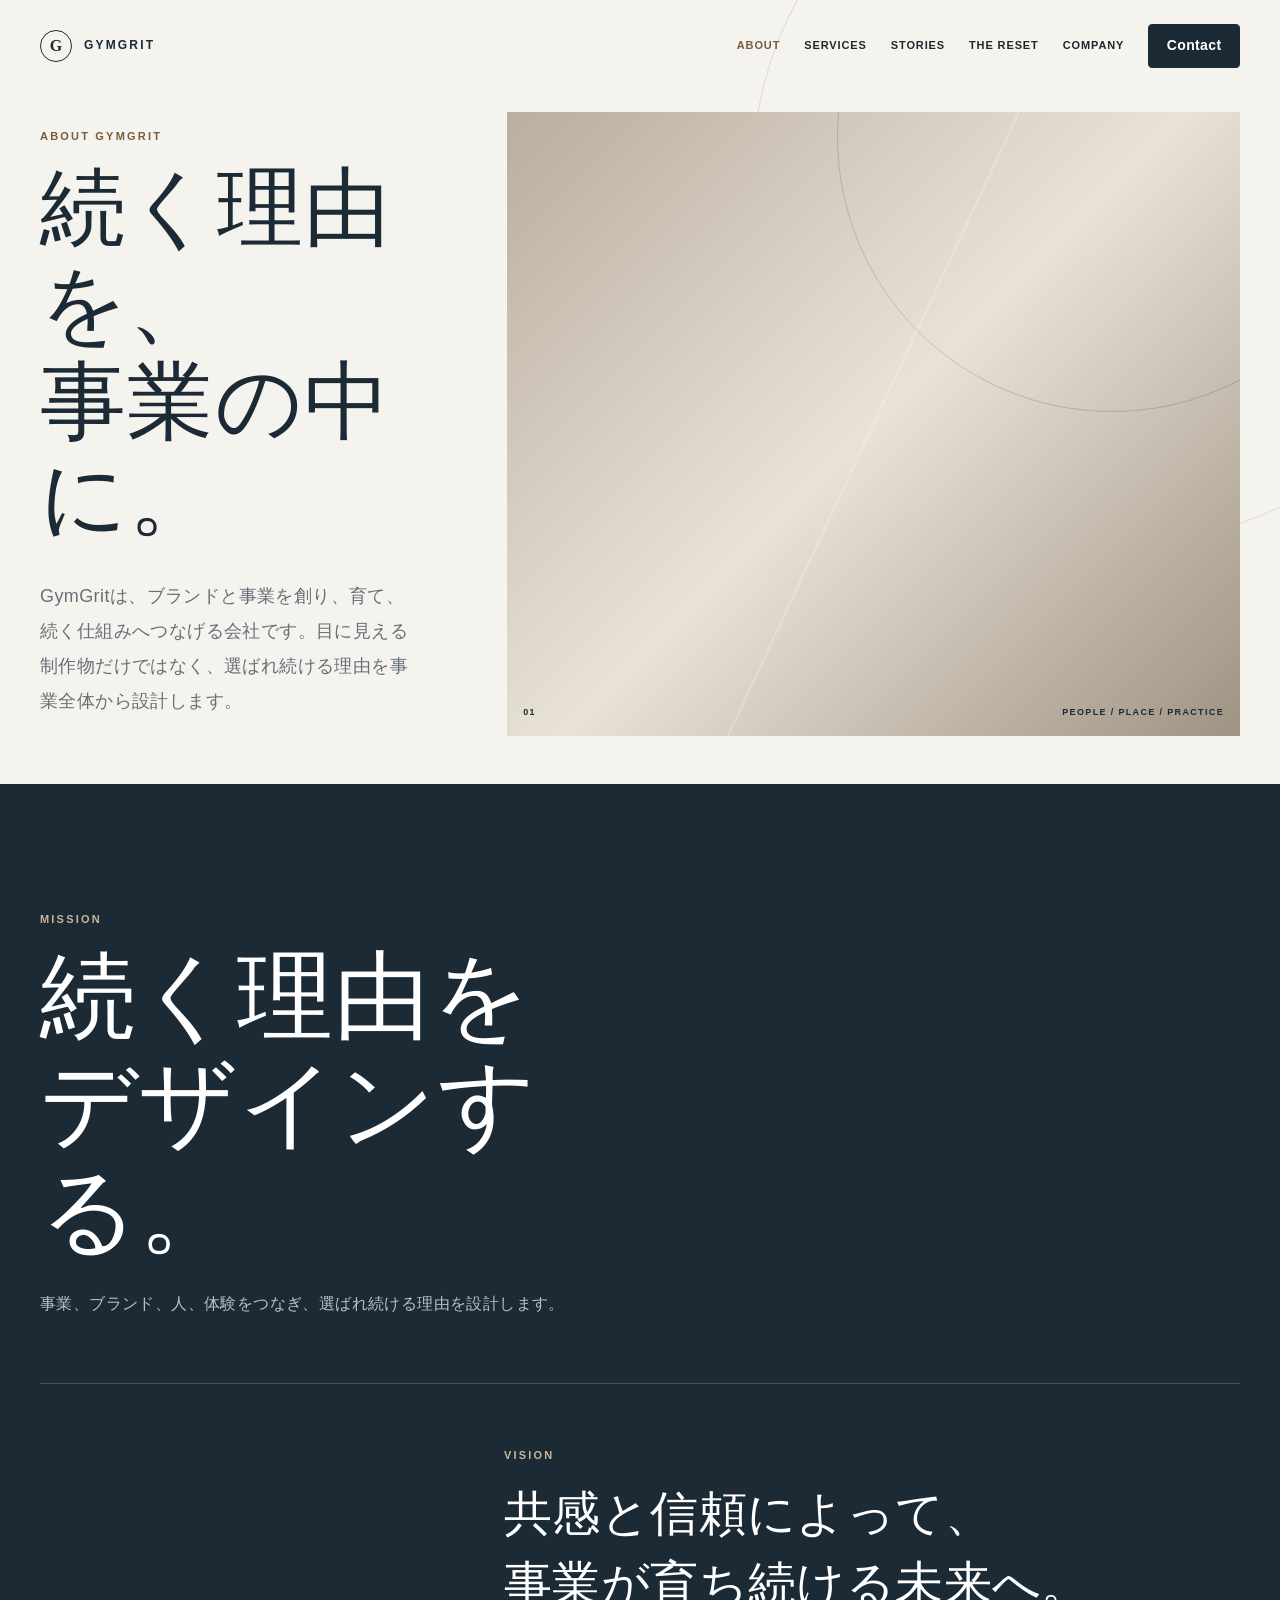
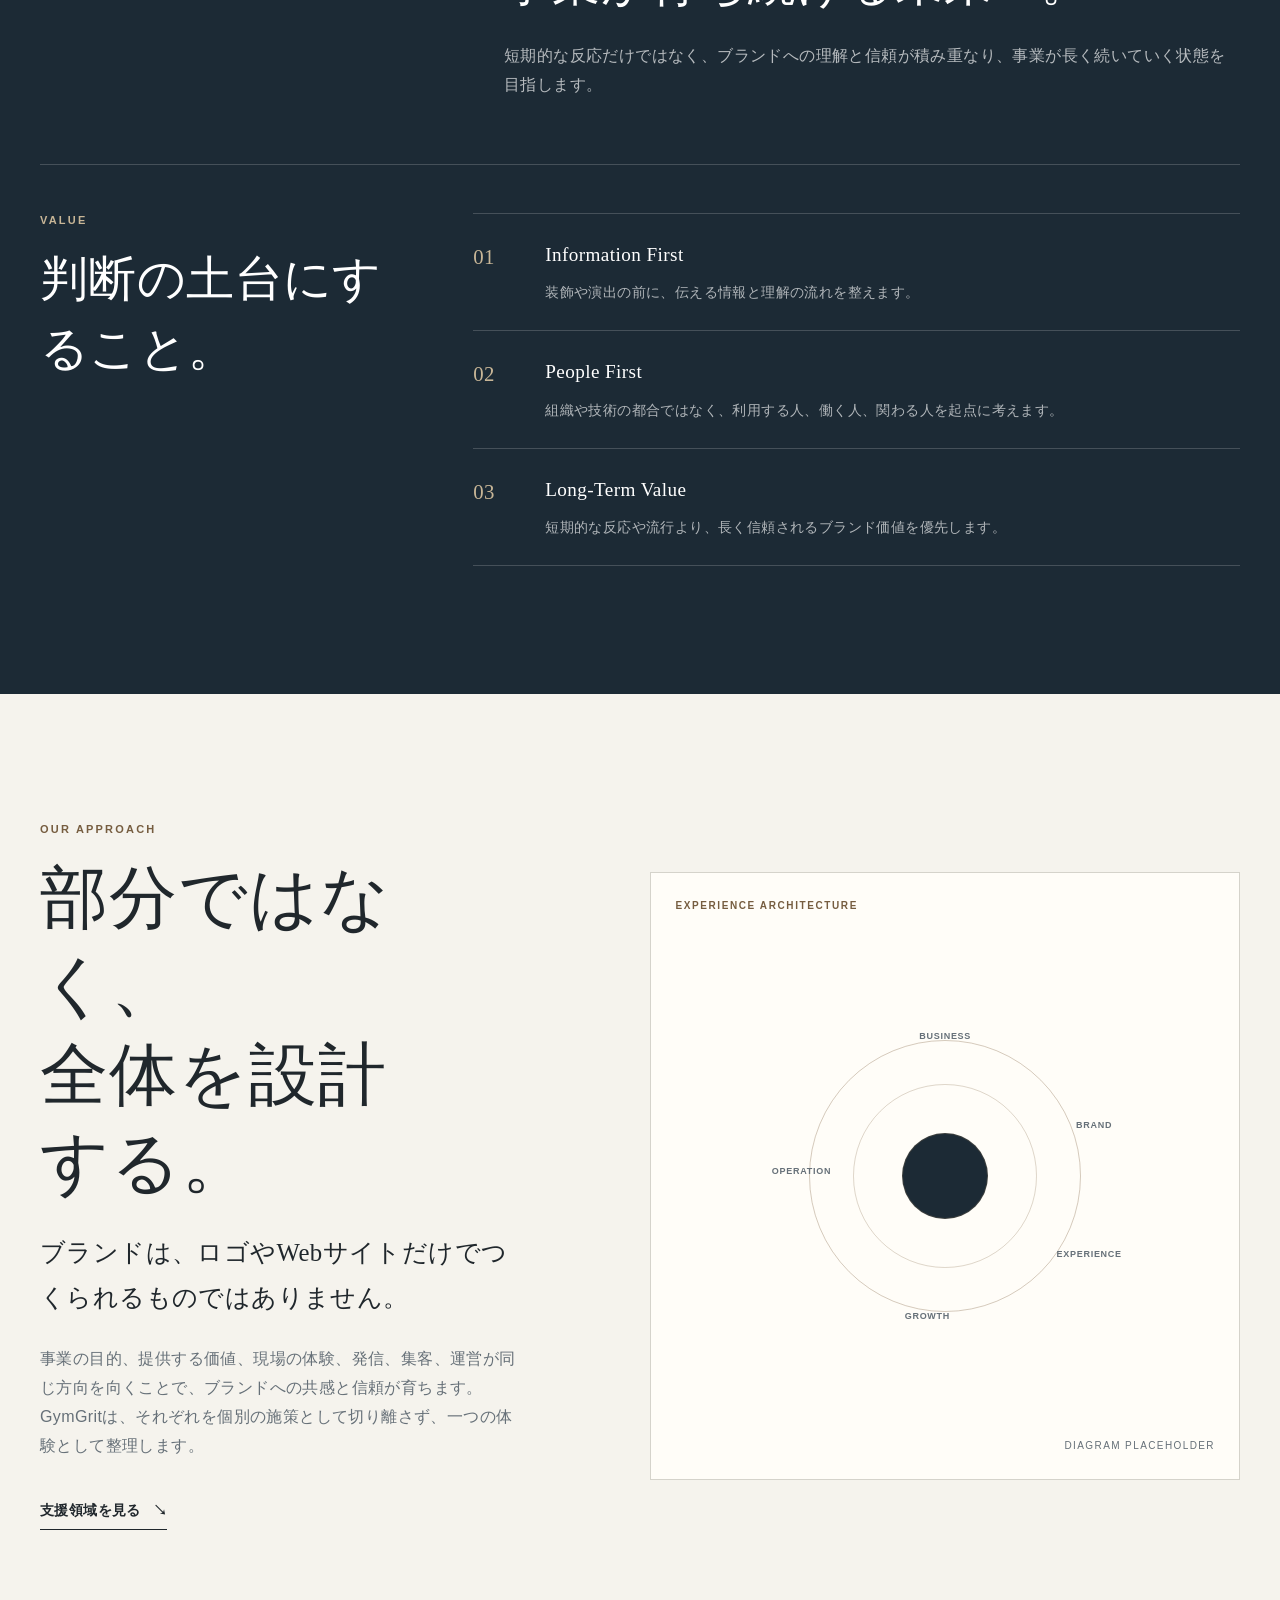
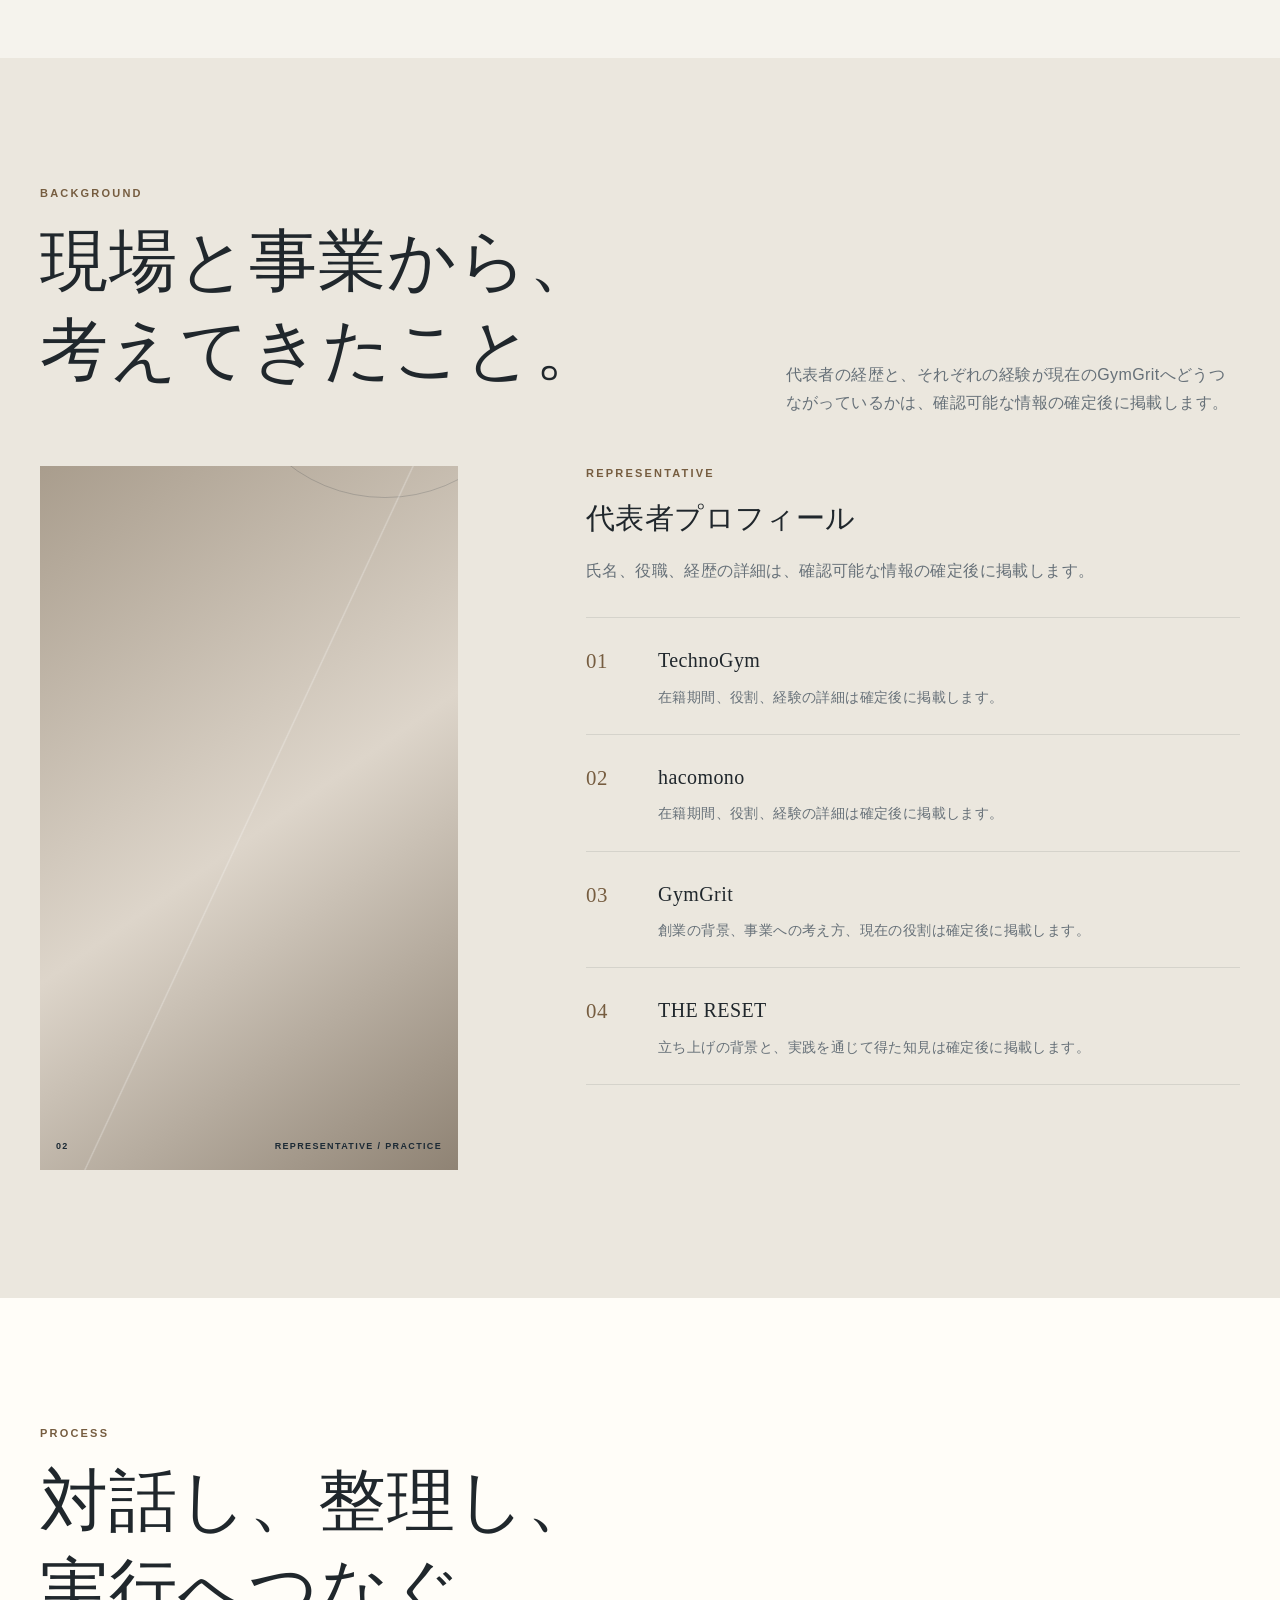
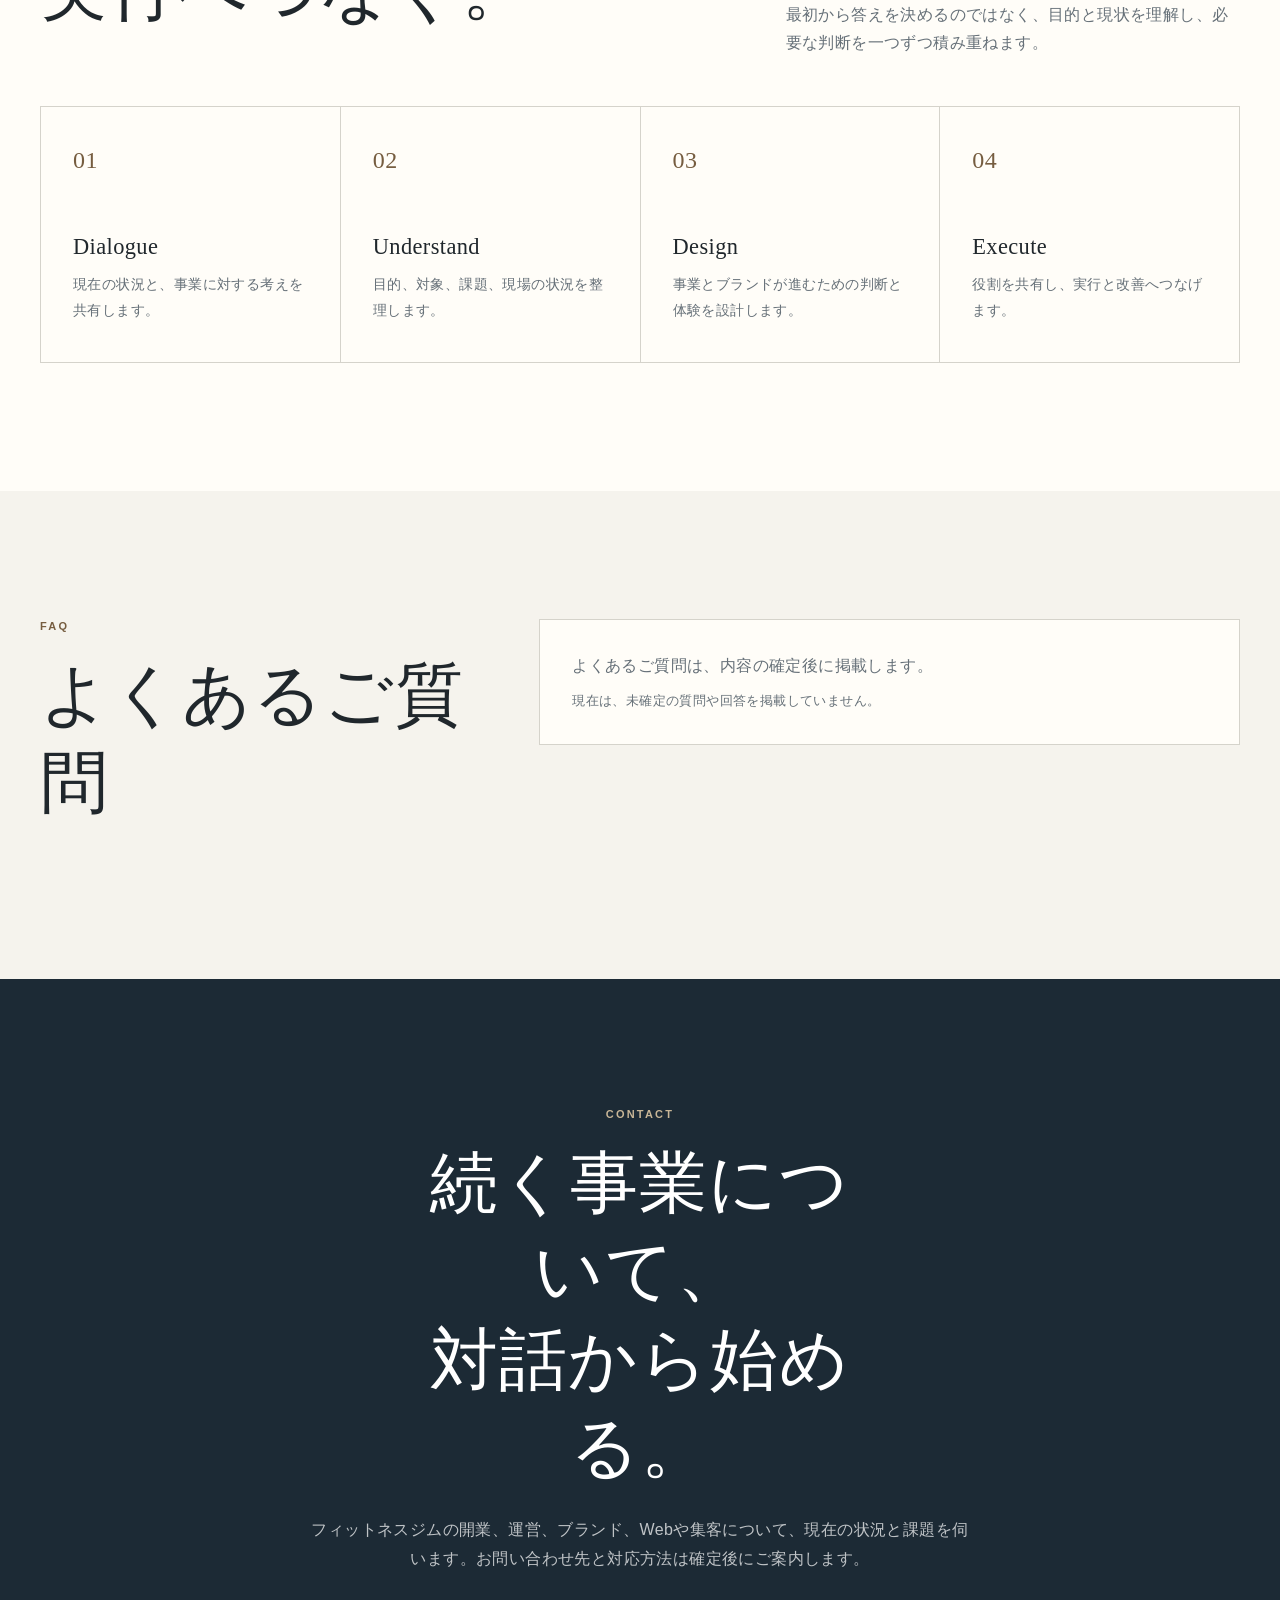
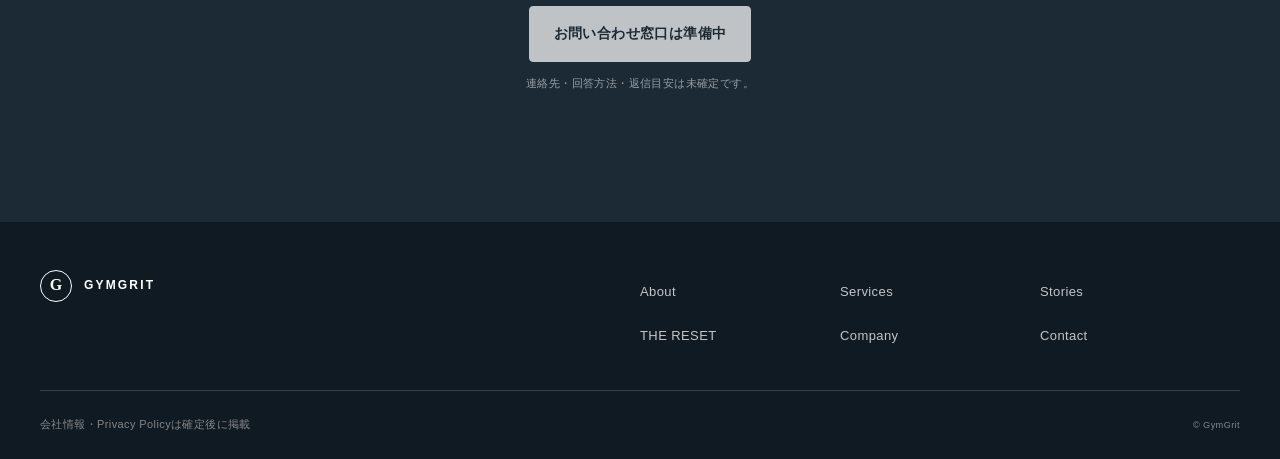
==== about.html @ 42d05497 "feat: create about page" ====
<!DOCTYPE html>
<html lang="ja">
<head>
  <meta charset="UTF-8">
  <meta name="viewport" content="width=device-width, initial-scale=1.0">
  <meta name="description" content="GymGritのMission、Vision、Valueと、フィットネス・ウェルネス事業を部分で捉えず、全体を設計する考え方をご紹介します。">
  <meta name="theme-color" content="#f5f3ed">
  <meta property="og:type" content="website">
  <meta property="og:locale" content="ja_JP">
  <meta property="og:title" content="About | GymGrit">
  <meta property="og:description" content="続く理由をデザインする会社、GymGritの思想と事業への向き合い方をご紹介します。">
  <title>About | GymGrit</title>
  <link rel="stylesheet" href="assets/css/site.css">
  <link rel="stylesheet" href="assets/css/about.css">
  <script src="assets/js/site.js" defer></script>
</head>
<body>
  <a class="skip-link" href="#main-content">本文へ移動する</a>

  <header class="site-header" data-site-header>
    <div class="site-header__inner container">
      <a class="site-logo" href="index.html" aria-label="GymGrit トップページへ">
        <span class="site-logo__mark" aria-hidden="true">G</span>
        <span class="site-logo__text">GYMGRIT</span>
      </a>

      <button class="nav-toggle" type="button" aria-expanded="false" aria-controls="global-navigation" data-nav-toggle>
        <span class="nav-toggle__label">Menu</span>
        <span class="nav-toggle__icon" aria-hidden="true"><span></span><span></span></span>
      </button>

      <nav class="global-nav" id="global-navigation" aria-label="メインナビゲーション" data-global-nav>
        <ul class="global-nav__list">
          <li><a href="#top" aria-current="page">About</a></li>
          <li><a href="services.html">Services</a></li>
          <li><a href="index.html#stories">Stories</a></li>
          <li><a href="index.html#the-reset">THE RESET</a></li>
          <li><a href="index.html#company">Company</a></li>
        </ul>
        <a class="button button--small" href="#contact">Contact</a>
      </nav>
    </div>
  </header>

  <main id="main-content">
    <section class="about-hero" id="top" aria-labelledby="about-hero-title">
      <div class="container about-hero__inner">
        <div class="about-hero__content">
          <p class="eyebrow">About GymGrit</p>
          <h1 id="about-hero-title">続く理由を、<br>事業の中に。</h1>
          <p>GymGritは、ブランドと事業を創り、育て、続く仕組みへつなげる会社です。目に見える制作物だけではなく、選ばれ続ける理由を事業全体から設計します。</p>
        </div>
        <div class="photo-slot photo-slot--about-hero" data-photo-slot="about-hero">
          <div class="photo-slot__surface" role="img" aria-label="GymGritの人、現場、空間を伝える写真の掲載予定領域">
            <span class="photo-slot__index">01</span>
            <span class="photo-slot__label">People / Place / Practice</span>
          </div>
        </div>
      </div>
    </section>

    <section class="section philosophy" id="philosophy" aria-labelledby="philosophy-title">
      <div class="container">
        <div class="philosophy__mission">
          <p class="eyebrow eyebrow--light">Mission</p>
          <h2 id="philosophy-title">続く理由を<br>デザインする。</h2>
          <p>事業、ブランド、人、体験をつなぎ、選ばれ続ける理由を設計します。</p>
        </div>

        <div class="philosophy__vision">
          <p class="eyebrow eyebrow--light">Vision</p>
          <h3>共感と信頼によって、<br>事業が育ち続ける未来へ。</h3>
          <p>短期的な反応だけではなく、ブランドへの理解と信頼が積み重なり、事業が長く続いていく状態を目指します。</p>
        </div>

        <div class="philosophy__values" aria-labelledby="values-title">
          <div class="philosophy__values-head">
            <p class="eyebrow eyebrow--light">Value</p>
            <h3 id="values-title">判断の土台にすること。</h3>
          </div>
          <ol class="value-list">
            <li><span>01</span><div><h4>Information First</h4><p>装飾や演出の前に、伝える情報と理解の流れを整えます。</p></div></li>
            <li><span>02</span><div><h4>People First</h4><p>組織や技術の都合ではなく、利用する人、働く人、関わる人を起点に考えます。</p></div></li>
            <li><span>03</span><div><h4>Long-Term Value</h4><p>短期的な反応や流行より、長く信頼されるブランド価値を優先します。</p></div></li>
          </ol>
        </div>
      </div>
    </section>

    <section class="section approach" id="approach" aria-labelledby="approach-title">
      <div class="container approach__layout">
        <div class="approach__content">
          <p class="eyebrow">Our Approach</p>
          <h2 id="approach-title">部分ではなく、<br>全体を設計する。</h2>
          <p class="approach__lead">ブランドは、ロゴやWebサイトだけでつくられるものではありません。</p>
          <p>事業の目的、提供する価値、現場の体験、発信、集客、運営が同じ方向を向くことで、ブランドへの共感と信頼が育ちます。GymGritは、それぞれを個別の施策として切り離さず、一つの体験として整理します。</p>
          <a class="text-link" href="services.html">支援領域を見る<span aria-hidden="true">↘</span></a>
        </div>

        <div class="diagram-placeholder" role="img" aria-label="事業、ブランド、体験、集客、運営のつながりを示す図版の掲載予定領域">
          <span class="diagram-placeholder__label">Experience Architecture</span>
          <div class="diagram-placeholder__orbit" aria-hidden="true">
            <span>Business</span><span>Brand</span><span>Experience</span><span>Growth</span><span>Operation</span>
          </div>
          <p>Diagram placeholder</p>
        </div>
      </div>
    </section>

    <section class="section background" id="background" aria-labelledby="background-title">
      <div class="container">
        <div class="section-heading section-heading--split">
          <div><p class="eyebrow">Background</p><h2 id="background-title">現場と事業から、<br>考えてきたこと。</h2></div>
          <p class="section-lead">代表者の経歴と、それぞれの経験が現在のGymGritへどうつながっているかは、確認可能な情報の確定後に掲載します。</p>
        </div>

        <div class="background__layout">
          <div class="photo-slot photo-slot--background" data-photo-slot="representative">
            <div class="photo-slot__surface" role="img" aria-label="代表者または現場写真の掲載予定領域"><span class="photo-slot__index">02</span><span class="photo-slot__label">Representative / Practice</span></div>
          </div>
          <div class="background__content">
            <div class="representative-placeholder">
              <p class="eyebrow">Representative</p>
              <h3>代表者プロフィール</h3>
              <p>氏名、役職、経歴の詳細は、確認可能な情報の確定後に掲載します。</p>
            </div>
            <ol class="background-list">
              <li><span>01</span><div><h4>TechnoGym</h4><p>在籍期間、役割、経験の詳細は確定後に掲載します。</p></div></li>
              <li><span>02</span><div><h4>hacomono</h4><p>在籍期間、役割、経験の詳細は確定後に掲載します。</p></div></li>
              <li><span>03</span><div><h4>GymGrit</h4><p>創業の背景、事業への考え方、現在の役割は確定後に掲載します。</p></div></li>
              <li><span>04</span><div><h4>THE RESET</h4><p>立ち上げの背景と、実践を通じて得た知見は確定後に掲載します。</p></div></li>
            </ol>
          </div>
        </div>
      </div>
    </section>

    <section class="section process" id="process" aria-labelledby="process-title">
      <div class="container">
        <div class="section-heading section-heading--split">
          <div><p class="eyebrow">Process</p><h2 id="process-title">対話し、整理し、<br>実行へつなぐ。</h2></div>
          <p class="section-lead">最初から答えを決めるのではなく、目的と現状を理解し、必要な判断を一つずつ積み重ねます。</p>
        </div>
        <ol class="process-list">
          <li><span>01</span><div><h3>Dialogue</h3><p>現在の状況と、事業に対する考えを共有します。</p></div></li>
          <li><span>02</span><div><h3>Understand</h3><p>目的、対象、課題、現場の状況を整理します。</p></div></li>
          <li><span>03</span><div><h3>Design</h3><p>事業とブランドが進むための判断と体験を設計します。</p></div></li>
          <li><span>04</span><div><h3>Execute</h3><p>役割を共有し、実行と改善へつなげます。</p></div></li>
        </ol>
      </div>
    </section>

    <section class="section faq-placeholder" id="faq" aria-labelledby="faq-title">
      <div class="container faq-placeholder__inner">
        <div><p class="eyebrow">FAQ</p><h2 id="faq-title">よくあるご質問</h2></div>
        <div class="faq-placeholder__message"><p>よくあるご質問は、内容の確定後に掲載します。</p><p>現在は、未確定の質問や回答を掲載していません。</p></div>
      </div>
    </section>

    <section class="section contact" id="contact" aria-labelledby="contact-title">
      <div class="container contact__inner">
        <p class="eyebrow eyebrow--light">Contact</p>
        <h2 id="contact-title">続く事業について、<br>対話から始める。</h2>
        <p>フィットネスジムの開業、運営、ブランド、Webや集客について、現在の状況と課題を伺います。お問い合わせ先と対応方法は確定後にご案内します。</p>
        <span class="button button--light button--disabled" aria-disabled="true">お問い合わせ窓口は準備中</span>
        <p class="contact__note">連絡先・回答方法・返信目安は未確定です。</p>
      </div>
    </section>
  </main>

  <footer class="site-footer">
    <div class="container site-footer__top">
      <a class="site-logo site-logo--footer" href="index.html" aria-label="GymGrit トップページへ"><span class="site-logo__mark" aria-hidden="true">G</span><span class="site-logo__text">GYMGRIT</span></a>
      <nav aria-label="フッターナビゲーション">
        <ul class="footer-nav">
          <li><a href="#top">About</a></li><li><a href="services.html">Services</a></li><li><a href="index.html#stories">Stories</a></li><li><a href="index.html#the-reset">THE RESET</a></li><li><a href="index.html#company">Company</a></li><li><a href="#contact">Contact</a></li>
        </ul>
      </nav>
    </div>
    <div class="container site-footer__bottom"><p>会社情報・Privacy Policyは確定後に掲載</p><p><small>&copy; GymGrit</small></p></div>
  </footer>
</body>
</html>
---- assets/css/site.css ----
:root {
  --color-primary: #1c2a35;
  --color-primary-deep: #101a22;
  --color-secondary: #5f6b76;
  --color-accent: #8a7050;
  --color-accent-strong: #765d40;
  --color-accent-soft: #c8b697;
  --color-text: #20272c;
  --color-muted: #667078;
  --color-background: #f5f3ed;
  --color-surface: #fffdf8;
  --color-surface-muted: #ebe7de;
  --color-border: #d5d3cb;
  --color-white: #ffffff;
  --font-sans: "Helvetica Neue", "Hiragino Sans", "Yu Gothic", YuGothic, sans-serif;
  --font-serif: "Yu Mincho", YuMincho, "Hiragino Mincho ProN", serif;
  --space-1: 0.5rem;
  --space-2: 1rem;
  --space-3: 1.5rem;
  --space-4: 2rem;
  --space-5: 3rem;
  --space-6: 4rem;
  --space-7: 6rem;
  --space-8: 8rem;
  --container: 75rem;
  --content: 44rem;
  --radius-sm: 0.25rem;
  --radius-md: 0.5rem;
  --motion-fast: 160ms;
  --motion-normal: 280ms;
  --shadow-soft: 0 1.5rem 4rem rgb(16 26 34 / 8%);
}

*, *::before, *::after { box-sizing: border-box; }
html { scroll-behavior: smooth; scroll-padding-top: 5rem; }
body { margin: 0; background: var(--color-background); color: var(--color-text); font-family: var(--font-sans); font-size: 1rem; line-height: 1.8; letter-spacing: 0.025em; }
body.nav-open { overflow: hidden; }
img, svg { display: block; max-width: 100%; }
a { color: inherit; }
button, input, textarea, select { font: inherit; }
button { color: inherit; }
:focus-visible { outline: 3px solid var(--color-accent); outline-offset: 4px; }
.container { width: min(calc(100% - 2rem), var(--container)); margin-inline: auto; }
.skip-link { position: fixed; z-index: 100; top: 0.75rem; left: 0.75rem; padding: 0.75rem 1rem; transform: translateY(-150%); background: var(--color-white); color: var(--color-primary); font-weight: 700; }
.skip-link:focus { transform: translateY(0); }
.section { padding-block: var(--space-7); }
.eyebrow { margin: 0 0 var(--space-2); color: var(--color-accent); font-size: 0.6875rem; font-weight: 700; line-height: 1.4; letter-spacing: 0.2em; text-transform: uppercase; }
.eyebrow--light { color: var(--color-accent-soft); }
h1, h2, h3, p { margin-top: 0; }
h1, h2 { font-family: var(--font-serif); font-weight: 500; letter-spacing: 0.015em; }
h2 { margin-bottom: var(--space-3); font-size: clamp(2rem, 6vw, 4.25rem); line-height: 1.3; }
h3 { font-size: 1.25rem; line-height: 1.5; }
.section-lead { max-width: var(--content); margin-bottom: 0; color: var(--color-muted); font-size: 1rem; }
.section-heading { margin-bottom: var(--space-5); }
.button { display: inline-flex; min-height: 3.5rem; align-items: center; justify-content: center; padding: 0.85rem 1.5rem; border: 1px solid var(--color-primary); border-radius: var(--radius-sm); background: var(--color-primary); color: var(--color-white); font-size: 0.875rem; font-weight: 700; line-height: 1.4; text-align: center; text-decoration: none; transition: background var(--motion-fast) ease, color var(--motion-fast) ease, transform var(--motion-fast) ease; }
.button:hover { background: var(--color-primary-deep); transform: translateY(-2px); }
.button--small { min-height: 2.75rem; padding: 0.65rem 1.1rem; }
.button--dark { margin-top: var(--space-3); }
.button--light { border-color: var(--color-white); background: var(--color-white); color: var(--color-primary); }
.button--disabled { cursor: not-allowed; opacity: 0.72; }
.button--disabled:hover { background: var(--color-white); transform: none; }
.text-link { display: inline-flex; align-items: center; gap: 0.75rem; padding-block: 0.35rem; border-bottom: 1px solid currentcolor; font-size: 0.875rem; font-weight: 700; text-decoration: none; }
.text-link span { transition: transform var(--motion-fast) ease; }
.text-link:hover span { transform: translate(0.2rem, 0.2rem); }

.site-header { position: relative; z-index: 50; top: 0; left: 0; width: 100%; border-bottom: 1px solid var(--color-border); background: var(--color-background); transition: background var(--motion-normal) ease, border-color var(--motion-normal) ease; }
.js-enabled .site-header { position: fixed; border-color: transparent; background: transparent; }
.site-header.is-scrolled, body.nav-open .site-header { border-color: var(--color-border); background: rgb(245 243 237 / 94%); backdrop-filter: blur(0.8rem); }
.site-header__inner { display: flex; min-height: 5.25rem; flex-wrap: wrap; align-items: center; justify-content: space-between; }
.site-logo { position: relative; z-index: 2; display: inline-flex; align-items: center; gap: 0.75rem; color: var(--color-primary); font-size: 0.75rem; font-weight: 800; letter-spacing: 0.18em; text-decoration: none; }
.site-logo__mark { display: grid; width: 2rem; height: 2rem; place-items: center; border: 1px solid currentcolor; border-radius: 50%; font-family: var(--font-serif); font-size: 1rem; letter-spacing: 0; }
.nav-toggle { position: relative; z-index: 2; display: none; align-items: center; gap: 0.875rem; padding: 0.75rem 0; border: 0; background: transparent; font-size: 0.625rem; font-weight: 600; letter-spacing: 0.14em; text-transform: uppercase; cursor: pointer; }
.js-enabled .nav-toggle { display: inline-flex; }
.nav-toggle__icon { position: relative; display: block; width: 1.5rem; height: 1rem; }
.nav-toggle__icon span { position: absolute; left: 0; width: 100%; height: 1px; background: currentcolor; transition: top var(--motion-fast) ease, transform var(--motion-fast) ease; }
.nav-toggle__icon span:first-child { top: 0.25rem; }
.nav-toggle__icon span:last-child { top: 0.75rem; }
.nav-toggle[aria-expanded="true"] .nav-toggle__icon span:first-child { top: 0.5rem; transform: rotate(45deg); }
.nav-toggle[aria-expanded="true"] .nav-toggle__icon span:last-child { top: 0.5rem; transform: rotate(-45deg); }
.global-nav { position: static; display: block; width: 100%; padding: 0 0 var(--space-2); background: var(--color-background); }
.js-enabled .global-nav { position: fixed; z-index: 1; inset: 0; display: flex; width: auto; flex-direction: column; align-items: center; justify-content: center; padding: 6.5rem 1.5rem 3rem; visibility: hidden; background: var(--color-background); opacity: 0; pointer-events: none; transform: scale(1.015); transition: opacity var(--motion-normal) ease, transform var(--motion-normal) ease, visibility var(--motion-normal) step-end; }
.js-enabled .global-nav::before, .js-enabled .global-nav::after { position: absolute; border: 1px solid rgb(138 112 80 / 18%); border-radius: 50%; content: ""; pointer-events: none; }
.js-enabled .global-nav::before { top: -10rem; left: -9rem; width: 22rem; aspect-ratio: 1; }
.js-enabled .global-nav::after { right: -7rem; bottom: -12rem; width: 26rem; aspect-ratio: 1; }
.js-enabled .global-nav.is-open { visibility: visible; opacity: 1; pointer-events: auto; transform: scale(1); transition-timing-function: ease, ease, step-start; }
.global-nav__list { display: grid; margin: 0 0 var(--space-4); padding: 0; list-style: none; }
.global-nav__list a { display: block; padding: 1rem 0; border-bottom: 1px solid var(--color-border); font-family: var(--font-serif); font-size: 1.5rem; text-decoration: none; }
.js-enabled .global-nav__list { position: relative; z-index: 1; width: min(100%, 34rem); margin-bottom: var(--space-4); text-align: center; }
.js-enabled .global-nav__list li { opacity: 0; transform: translateY(0.75rem); transition: opacity var(--motion-normal) ease, transform var(--motion-normal) ease; }
.js-enabled .global-nav.is-open .global-nav__list li { opacity: 1; transform: translateY(0); }
.js-enabled .global-nav.is-open .global-nav__list li:nth-child(2) { transition-delay: 35ms; }
.js-enabled .global-nav.is-open .global-nav__list li:nth-child(3) { transition-delay: 70ms; }
.js-enabled .global-nav.is-open .global-nav__list li:nth-child(4) { transition-delay: 105ms; }
.js-enabled .global-nav.is-open .global-nav__list li:nth-child(5) { transition-delay: 140ms; }
.js-enabled .global-nav__list a { padding: 0.45rem; border: 0; font-size: clamp(1.9rem, 8vw, 3.25rem); line-height: 1.2; letter-spacing: 0.04em; text-transform: uppercase; }
.js-enabled .global-nav > .button { position: relative; z-index: 1; min-height: auto; padding: 0.5rem; border: 0; border-bottom: 1px solid currentcolor; background: transparent; color: var(--color-primary); font-family: var(--font-serif); font-size: clamp(1.9rem, 8vw, 3.25rem); font-weight: 500; line-height: 1.2; letter-spacing: 0.04em; text-transform: uppercase; opacity: 0; transform: translateY(0.75rem); transition: opacity var(--motion-normal) ease 175ms, transform var(--motion-normal) ease 175ms; }
.js-enabled .global-nav.is-open > .button { opacity: 1; transform: translateY(0); }
.js-enabled .global-nav > .button:hover { background: transparent; transform: translateY(0); }

.photo-slot { position: relative; overflow: hidden; background: #ded8cc; }
.photo-slot__surface { position: absolute; inset: 0; display: flex; align-items: flex-end; justify-content: space-between; padding: 1rem; overflow: hidden; background: linear-gradient(135deg, #d8d1c4 0%, #eee9df 48%, #c4baaa 100%); color: var(--color-primary); }
.photo-slot__surface::before { position: absolute; top: -40%; right: -20%; width: 75%; aspect-ratio: 1; border: 1px solid rgb(28 42 53 / 18%); border-radius: 50%; content: ""; }
.photo-slot__surface::after { position: absolute; inset: 0; background: linear-gradient(115deg, transparent 0 49.8%, rgb(255 255 255 / 28%) 50%, transparent 50.2%); content: ""; }
.photo-slot__index, .photo-slot__label { position: relative; z-index: 1; font-size: 0.5625rem; font-weight: 700; letter-spacing: 0.15em; text-transform: uppercase; }
.photo-slot__label { max-width: 13rem; text-align: right; }

.contact { background: var(--color-primary); color: var(--color-white); }
.contact__inner { max-width: 59rem; text-align: center; }
.contact h2 { max-width: 13ch; margin-inline: auto; }
.contact__inner > p:not(.eyebrow, .contact__note) { max-width: 42rem; margin: 0 auto var(--space-4); color: rgb(255 255 255 / 72%); }
.contact__note { margin: 0.75rem 0 0; color: rgb(255 255 255 / 55%); font-size: 0.6875rem; }

.site-footer { padding: var(--space-5) 0 var(--space-3); background: var(--color-primary-deep); color: var(--color-white); }
.site-logo--footer { margin-bottom: var(--space-4); color: var(--color-white); }
.footer-nav { display: grid; grid-template-columns: repeat(2, 1fr); gap: 0; margin: 0; padding: 0; list-style: none; }
.footer-nav a { display: block; padding: 0.65rem 0; color: rgb(255 255 255 / 75%); font-size: 0.8125rem; text-decoration: none; }
.site-footer__bottom { display: flex; flex-wrap: wrap; justify-content: space-between; gap: var(--space-2); margin-top: var(--space-4); padding-top: var(--space-3); border-top: 1px solid rgb(255 255 255 / 16%); color: rgb(255 255 255 / 48%); font-size: 0.6875rem; }
.site-footer__bottom p { margin: 0; }

@media (min-width: 44rem) {
  .container { width: min(calc(100% - 4rem), var(--container)); }
  .section { padding-block: var(--space-8); }
  .section-heading--split { display: grid; grid-template-columns: minmax(0, 1.2fr) minmax(18rem, 0.8fr); gap: var(--space-6); align-items: end; }
  .section-heading--split > .eyebrow { grid-column: 1; }
  .section-heading--split > .eyebrow + div { grid-column: 2; }
  .footer-nav { grid-template-columns: repeat(3, minmax(7rem, 1fr)); }
}

@media (min-width: 64rem) {
  .site-header__inner { min-height: 5.75rem; }
  .nav-toggle, .js-enabled .nav-toggle { display: none; }
  .global-nav, .js-enabled .global-nav { position: static; display: flex; width: auto; flex-direction: row; align-items: center; justify-content: flex-start; gap: var(--space-3); padding: 0; visibility: visible; background: transparent; opacity: 1; pointer-events: auto; transform: none; transition: none; }
  .js-enabled .global-nav::before, .js-enabled .global-nav::after { display: none; }
  .global-nav__list { display: flex; align-items: center; gap: 1.5rem; margin: 0; }
  .js-enabled .global-nav__list { width: auto; margin: 0; text-align: left; }
  .js-enabled .global-nav__list li { opacity: 1; transform: none; transition: none; }
  .global-nav__list a, .js-enabled .global-nav__list a { position: relative; padding: 0.75rem 0; border: 0; font-family: var(--font-sans); font-size: 0.6875rem; font-weight: 700; line-height: 1.8; letter-spacing: 0.08em; text-transform: uppercase; }
  .global-nav__list a::after { position: absolute; right: 0; bottom: 0.4rem; left: 0; height: 1px; transform: scaleX(0); transform-origin: right; background: currentcolor; content: ""; transition: transform var(--motion-fast) ease; }
  .global-nav__list a:hover::after { transform: scaleX(1); transform-origin: left; }
  .js-enabled .global-nav > .button { min-height: 2.75rem; padding: 0.65rem 1.1rem; border: 1px solid var(--color-primary); background: var(--color-primary); color: var(--color-white); font-family: var(--font-sans); font-size: 0.875rem; font-weight: 700; line-height: 1.4; letter-spacing: 0.025em; text-transform: none; opacity: 1; transform: none; transition: background var(--motion-fast) ease, color var(--motion-fast) ease, transform var(--motion-fast) ease; }
  .js-enabled .global-nav > .button:hover { background: var(--color-primary-deep); transform: translateY(-2px); }
  .site-footer__top { display: grid; grid-template-columns: 1fr 1fr; align-items: start; }
  .site-logo--footer { margin-bottom: 0; }
}

@media (prefers-reduced-motion: reduce) {
  html { scroll-behavior: auto; }
  *, *::before, *::after { scroll-behavior: auto !important; transition-duration: 0.01ms !important; }
}
---- assets/css/about.css ----
.global-nav a[aria-current="page"] { color: var(--color-accent-strong); }
.about-hero .eyebrow, .approach .eyebrow, .background .eyebrow, .process .eyebrow, .faq-placeholder .eyebrow { color: var(--color-accent-strong); }

.about-hero { position: relative; padding: 8rem 0 var(--space-6); overflow: hidden; }
.about-hero::before { position: absolute; z-index: -1; top: -12rem; right: -13rem; width: min(72vw, 46rem); aspect-ratio: 1; border: 1px solid rgb(138 112 80 / 20%); border-radius: 50%; content: ""; }
.about-hero__inner { display: grid; gap: var(--space-5); align-items: center; }
.about-hero__content h1 { max-width: 10ch; margin: 0 0 var(--space-4); color: var(--color-primary); font-size: clamp(2.5rem, 9.4vw, 5.4rem); font-weight: 500; line-height: 1.12; }
.about-hero__content > p:last-child { max-width: 36rem; margin-bottom: 0; color: var(--color-muted); font-size: clamp(1rem, 2vw, 1.125rem); line-height: 1.95; }
.photo-slot--about-hero { min-height: 25rem; }
.photo-slot--about-hero .photo-slot__surface { background: linear-gradient(135deg, #b9ae9f, #e8e2d7 50%, #9f9383); }

.philosophy { background: var(--color-primary); color: var(--color-white); }
.philosophy__mission { padding-bottom: var(--space-6); border-bottom: 1px solid rgb(255 255 255 / 18%); }
.philosophy__mission h2 { max-width: 11ch; margin-bottom: var(--space-3); font-size: clamp(2.75rem, 9vw, 6rem); line-height: 1.12; }
.philosophy__mission > p:last-child { max-width: 35rem; margin-bottom: 0; color: rgb(255 255 255 / 70%); }
.philosophy__vision { max-width: 46rem; margin-left: auto; padding: var(--space-6) 0; }
.philosophy__vision h3, .philosophy__values h3 { margin-bottom: var(--space-3); font-family: var(--font-serif); font-size: clamp(1.75rem, 5vw, 3rem); font-weight: 500; line-height: 1.45; }
.philosophy__vision > p:last-child { margin-bottom: 0; color: rgb(255 255 255 / 68%); }
.philosophy__values { padding-top: var(--space-5); border-top: 1px solid rgb(255 255 255 / 18%); }
.value-list { margin: var(--space-4) 0 0; padding: 0; border-top: 1px solid rgb(255 255 255 / 18%); list-style: none; }
.value-list li { display: grid; grid-template-columns: 3rem 1fr; gap: var(--space-2); padding: var(--space-3) 0; border-bottom: 1px solid rgb(255 255 255 / 18%); }
.value-list > li > span { color: var(--color-accent-soft); font-family: var(--font-serif); font-size: 1.3rem; }
.value-list h4 { margin: 0 0 0.5rem; font-family: var(--font-serif); font-size: 1.2rem; font-weight: 500; }
.value-list p { margin: 0; color: rgb(255 255 255 / 65%); font-size: 0.9rem; }

.approach { background: var(--color-background); }
.approach__layout { display: grid; gap: var(--space-5); align-items: center; }
.approach__content h2 { max-width: 12ch; }
.approach__lead { color: var(--color-text); font-family: var(--font-serif); font-size: clamp(1.2rem, 3vw, 1.55rem); line-height: 1.8; }
.approach__content > p:not(.eyebrow, .approach__lead) { max-width: 40rem; color: var(--color-muted); }
.approach__content .text-link { margin-top: var(--space-2); }
.diagram-placeholder { position: relative; display: grid; min-height: 28rem; place-items: center; overflow: hidden; border: 1px solid var(--color-border); background: var(--color-surface); }
.diagram-placeholder__label { position: absolute; top: var(--space-3); left: var(--space-3); color: var(--color-accent-strong); font-size: 0.625rem; font-weight: 700; letter-spacing: 0.16em; text-transform: uppercase; }
.diagram-placeholder__orbit { position: relative; width: min(70%, 17rem); aspect-ratio: 1; border: 1px solid rgb(138 112 80 / 36%); border-radius: 50%; }
.diagram-placeholder__orbit::before, .diagram-placeholder__orbit::after { position: absolute; inset: 16%; border: 1px solid rgb(138 112 80 / 28%); border-radius: 50%; content: ""; }
.diagram-placeholder__orbit::after { inset: 34%; background: var(--color-primary); }
.diagram-placeholder__orbit span { position: absolute; z-index: 1; color: var(--color-muted); font-size: 0.5625rem; font-weight: 700; letter-spacing: 0.08em; text-transform: uppercase; }
.diagram-placeholder__orbit span:nth-child(1) { top: -0.8rem; left: 50%; transform: translateX(-50%); }
.diagram-placeholder__orbit span:nth-child(2) { top: 28%; right: -2rem; }
.diagram-placeholder__orbit span:nth-child(3) { right: -2.6rem; bottom: 18%; }
.diagram-placeholder__orbit span:nth-child(4) { bottom: -0.8rem; left: 35%; }
.diagram-placeholder__orbit span:nth-child(5) { top: 45%; left: -2.4rem; }
.diagram-placeholder > p { position: absolute; right: var(--space-3); bottom: var(--space-3); margin: 0; color: var(--color-muted); font-size: 0.625rem; letter-spacing: 0.14em; text-transform: uppercase; }

.background { background: var(--color-surface-muted); }
.background__layout { display: grid; gap: var(--space-5); align-items: start; }
.photo-slot--background { min-height: clamp(26rem, 100vw, 42rem); }
.photo-slot--background .photo-slot__surface { background: linear-gradient(145deg, #a99d8d, #ddd5ca 52%, #8f8374); }
.representative-placeholder { padding-bottom: var(--space-4); border-bottom: 1px solid var(--color-border); }
.representative-placeholder h3 { margin-bottom: var(--space-2); font-family: var(--font-serif); font-size: 1.8rem; font-weight: 500; }
.representative-placeholder > p:last-child { margin-bottom: 0; color: var(--color-muted); }
.background-list { margin: 0; padding: 0; list-style: none; }
.background-list li { display: grid; grid-template-columns: 3rem 1fr; gap: var(--space-2); padding: var(--space-3) 0; border-bottom: 1px solid var(--color-border); }
.background-list > li > span { color: var(--color-accent-strong); font-family: var(--font-serif); font-size: 1.3rem; }
.background-list h4 { margin: 0 0 0.4rem; font-family: var(--font-serif); font-size: 1.25rem; font-weight: 500; }
.background-list p { margin: 0; color: var(--color-muted); font-size: 0.875rem; }

.process { background: var(--color-surface); }
.process-list { display: grid; margin: 0; padding: 0; border-top: 1px solid var(--color-border); list-style: none; }
.process-list li { display: grid; grid-template-columns: 3rem 1fr; gap: var(--space-2); padding: var(--space-3) 0; border-bottom: 1px solid var(--color-border); }
.process-list > li > span { color: var(--color-accent-strong); font-family: var(--font-serif); font-size: 1.5rem; }
.process-list h3 { margin-bottom: 0.5rem; font-family: var(--font-serif); font-size: 1.4rem; font-weight: 500; }
.process-list p { margin: 0; color: var(--color-muted); font-size: 0.9rem; }

.faq-placeholder { background: var(--color-background); }
.faq-placeholder__inner { display: grid; gap: var(--space-4); }
.faq-placeholder__message { padding: var(--space-4); border: 1px solid var(--color-border); background: var(--color-surface); }
.faq-placeholder__message p { margin-bottom: 0.5rem; color: var(--color-muted); }
.faq-placeholder__message p:last-child { margin-bottom: 0; font-size: 0.8125rem; }

@media (min-width: 44rem) {
  .about-hero { padding-top: 9rem; }
  .about-hero__inner { grid-template-columns: minmax(0, 0.9fr) minmax(20rem, 1.1fr); }
  .photo-slot--about-hero { min-height: 34rem; }
  .philosophy__values { display: grid; grid-template-columns: minmax(15rem, 0.65fr) minmax(0, 1.35fr); gap: var(--space-6); }
  .philosophy__values .value-list { margin-top: 0; }
  .value-list li { grid-template-columns: 3.5rem 1fr; }
  .background-list li, .process-list li { grid-template-columns: 3.5rem 1fr; }
  .process-list { grid-template-columns: repeat(2, 1fr); border-left: 1px solid var(--color-border); }
  .process-list li { min-height: 13rem; padding: var(--space-4); border-right: 1px solid var(--color-border); }
  .faq-placeholder__inner { grid-template-columns: minmax(0, 0.8fr) minmax(22rem, 1.2fr); align-items: start; }
}

@media (max-width: 43.99rem) {
  .about-hero__content h1 { max-width: 100%; font-size: clamp(2rem, 9.5vw, 3.4rem); word-break: keep-all; }
}

@media (min-width: 64rem) {
  .about-hero { min-height: 46rem; display: grid; align-items: center; padding: 7rem 0 3rem; }
  .about-hero__inner { grid-template-columns: minmax(0, 0.68fr) minmax(28rem, 1.32fr); gap: clamp(3.5rem, 7vw, 6rem); }
  .photo-slot--about-hero { min-height: 39rem; }
  .approach__layout { grid-template-columns: minmax(28rem, 0.9fr) minmax(30rem, 1.1fr); gap: var(--space-8); }
  .diagram-placeholder { min-height: 38rem; }
  .background__layout { grid-template-columns: minmax(22rem, 0.78fr) minmax(32rem, 1.22fr); gap: var(--space-8); }
  .photo-slot--background { min-height: 44rem; }
  .process-list { grid-template-columns: repeat(4, 1fr); }
  .process-list li { min-height: 16rem; display: block; }
  .process-list > li > span { display: block; margin-bottom: var(--space-5); }
}
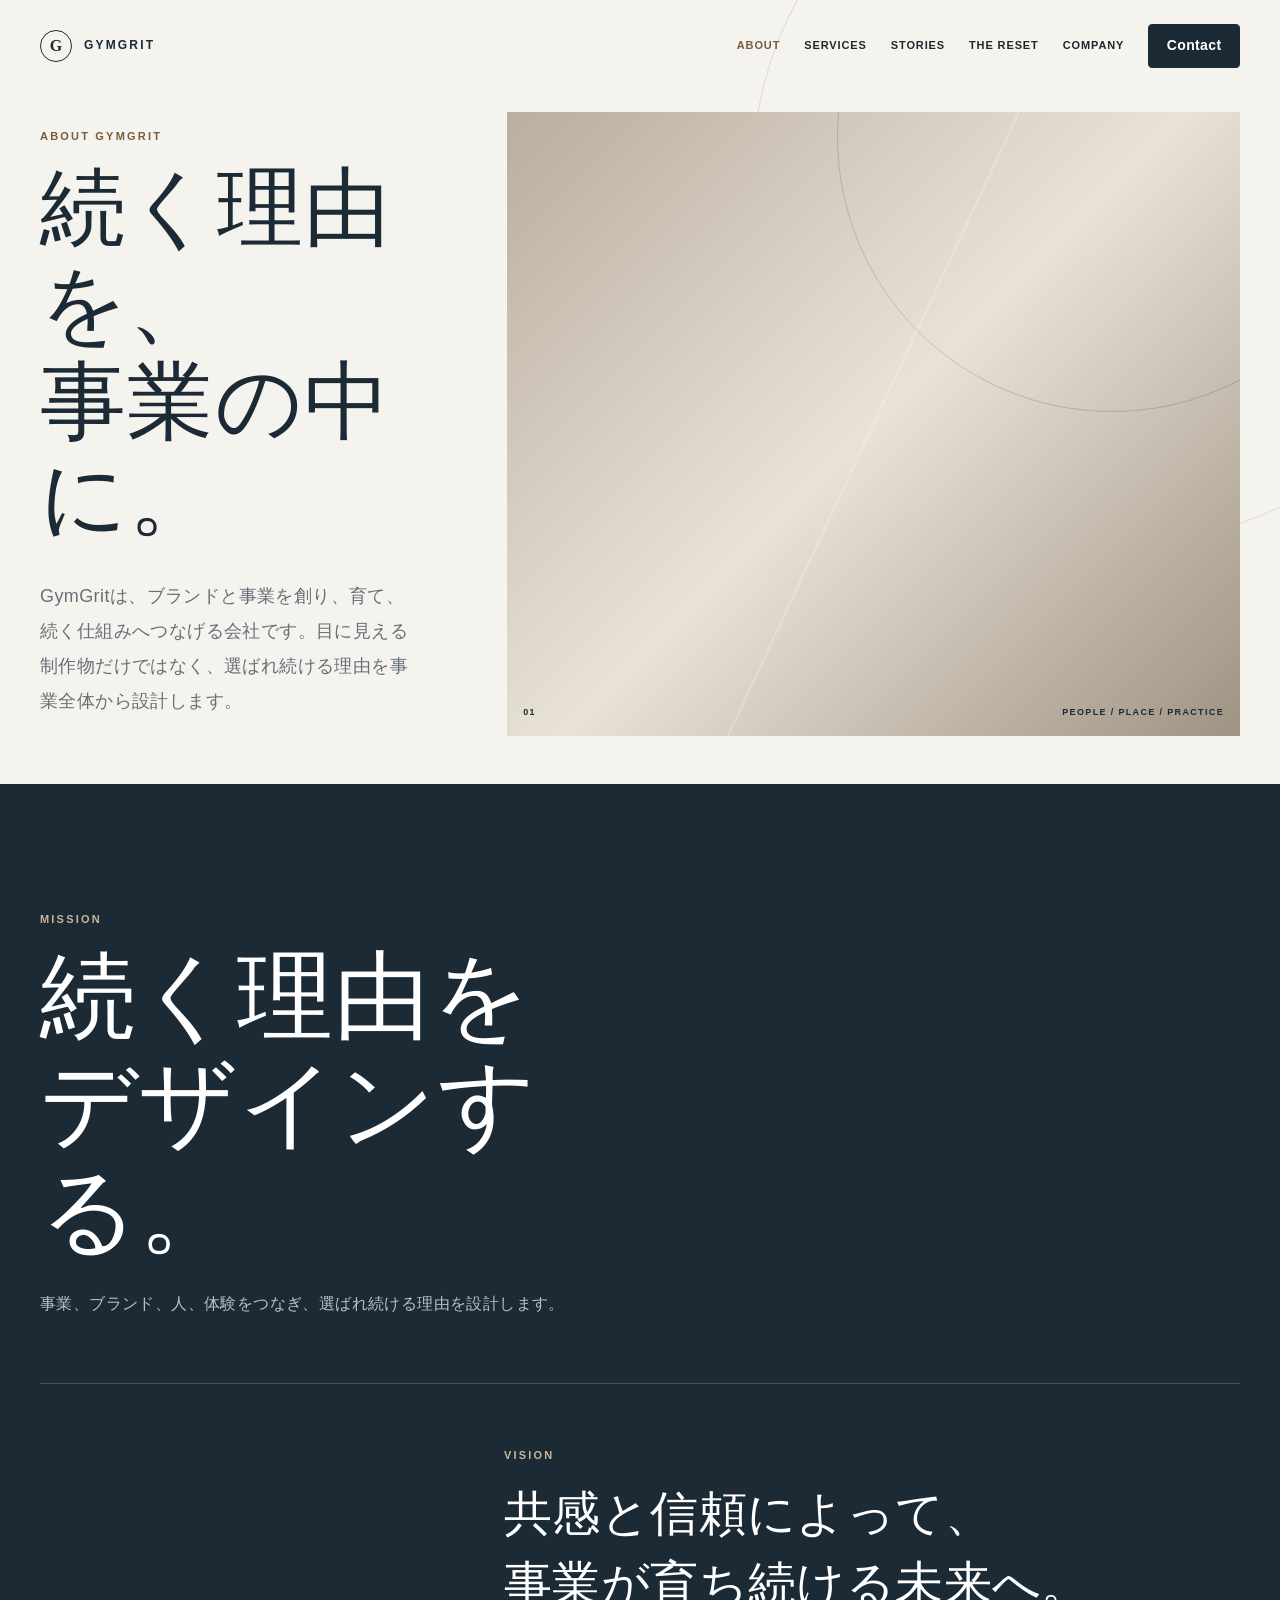
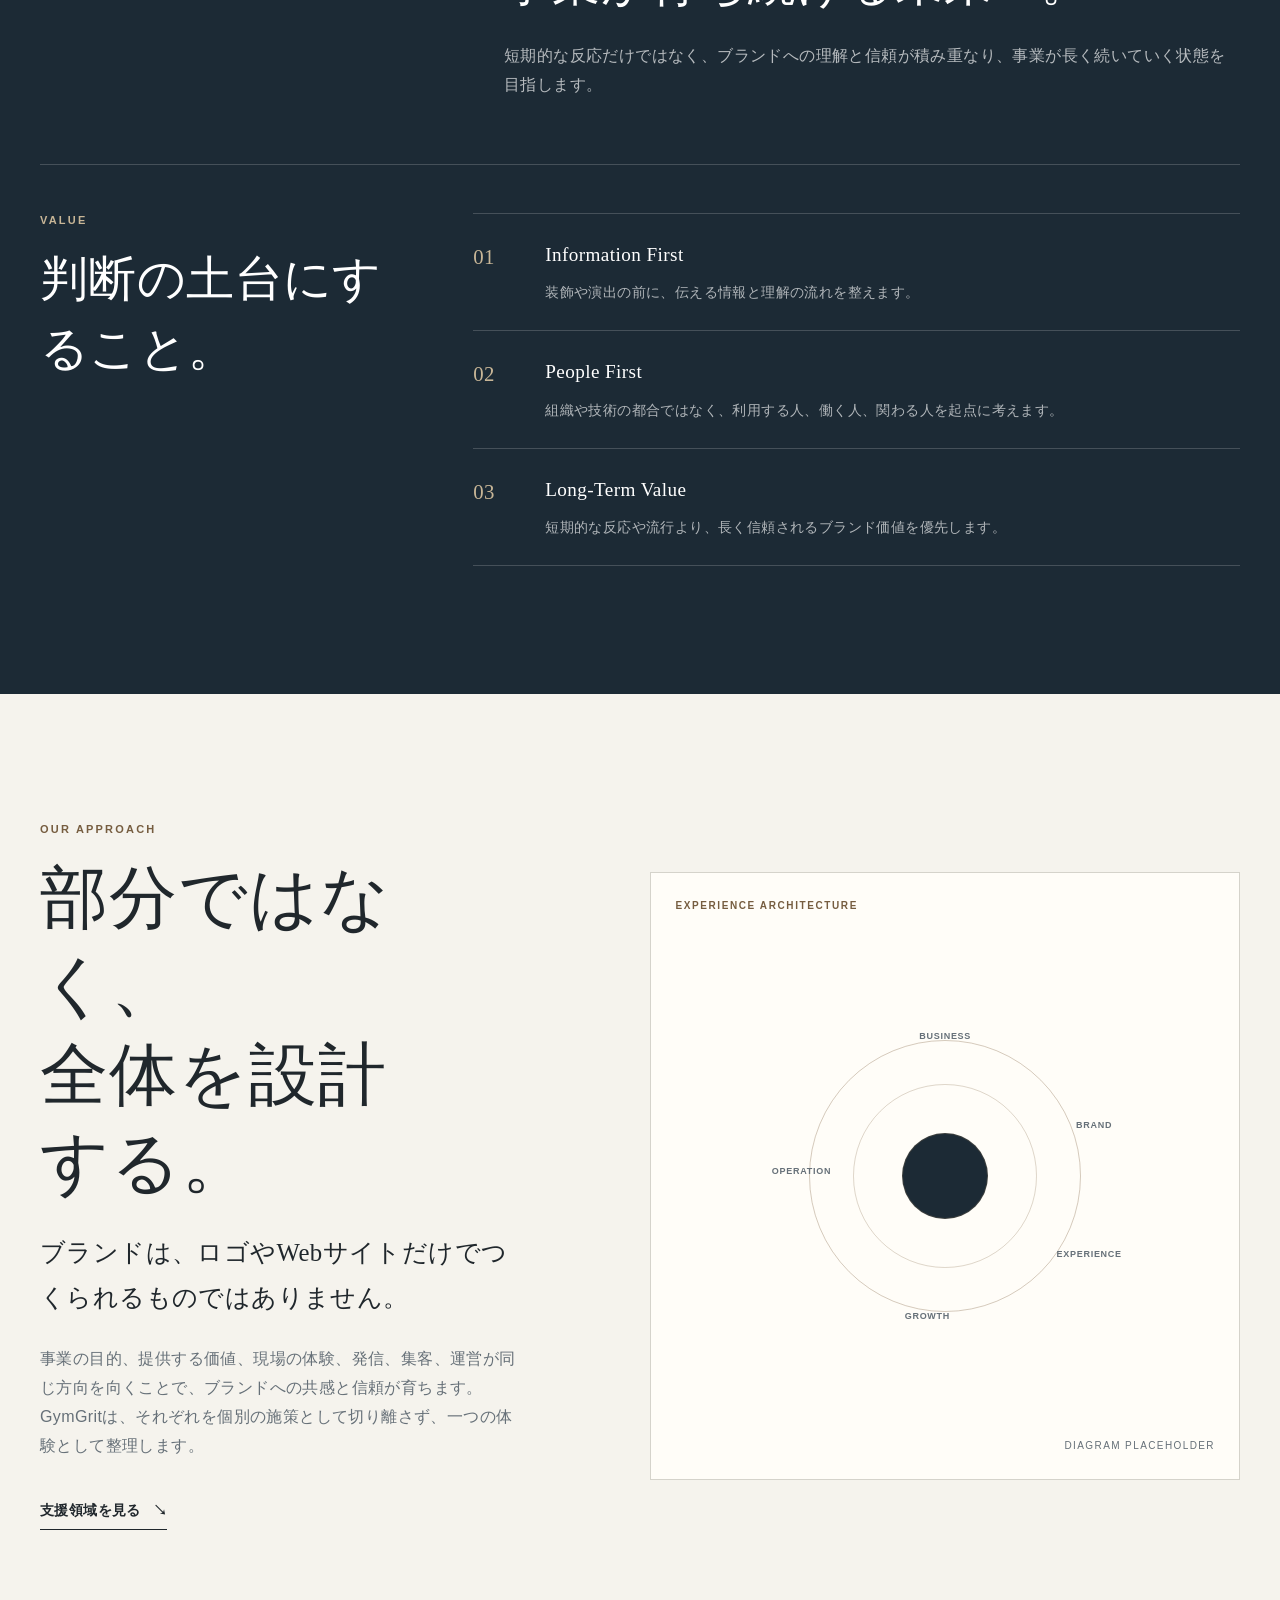
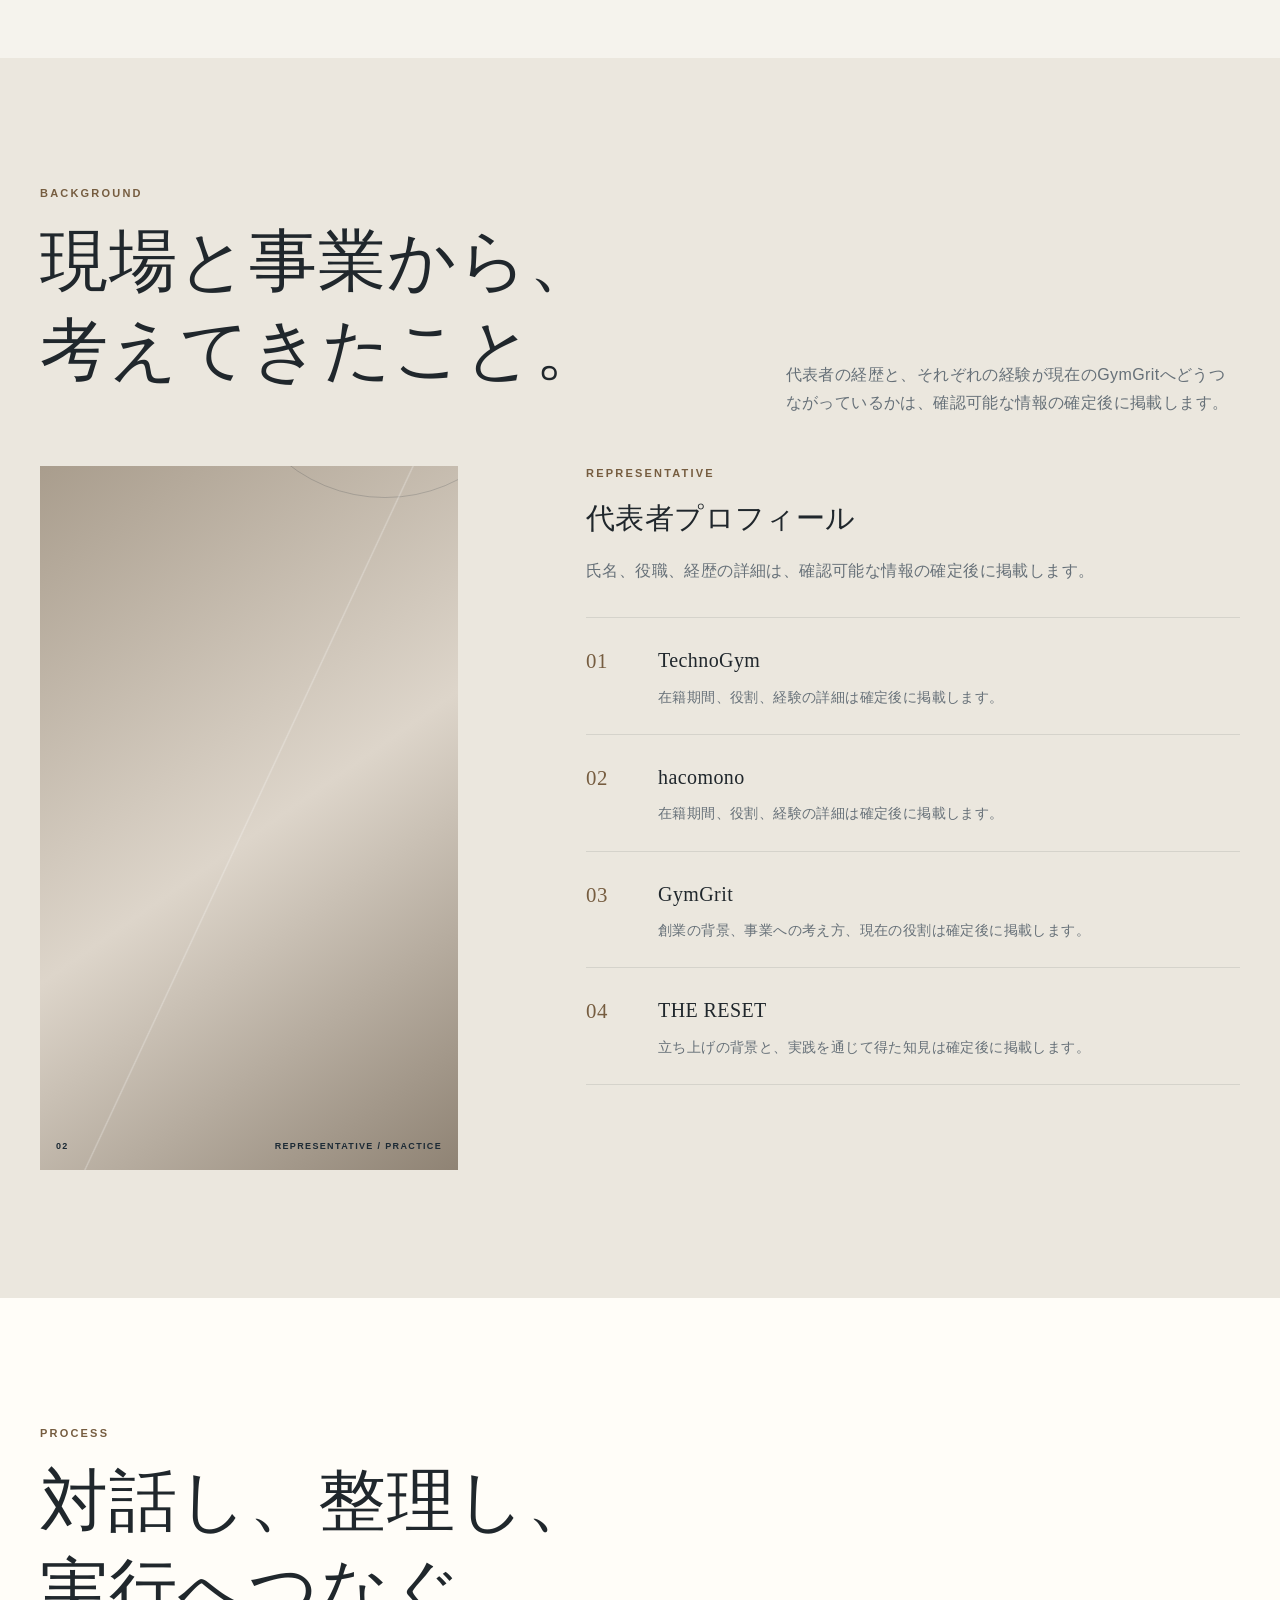
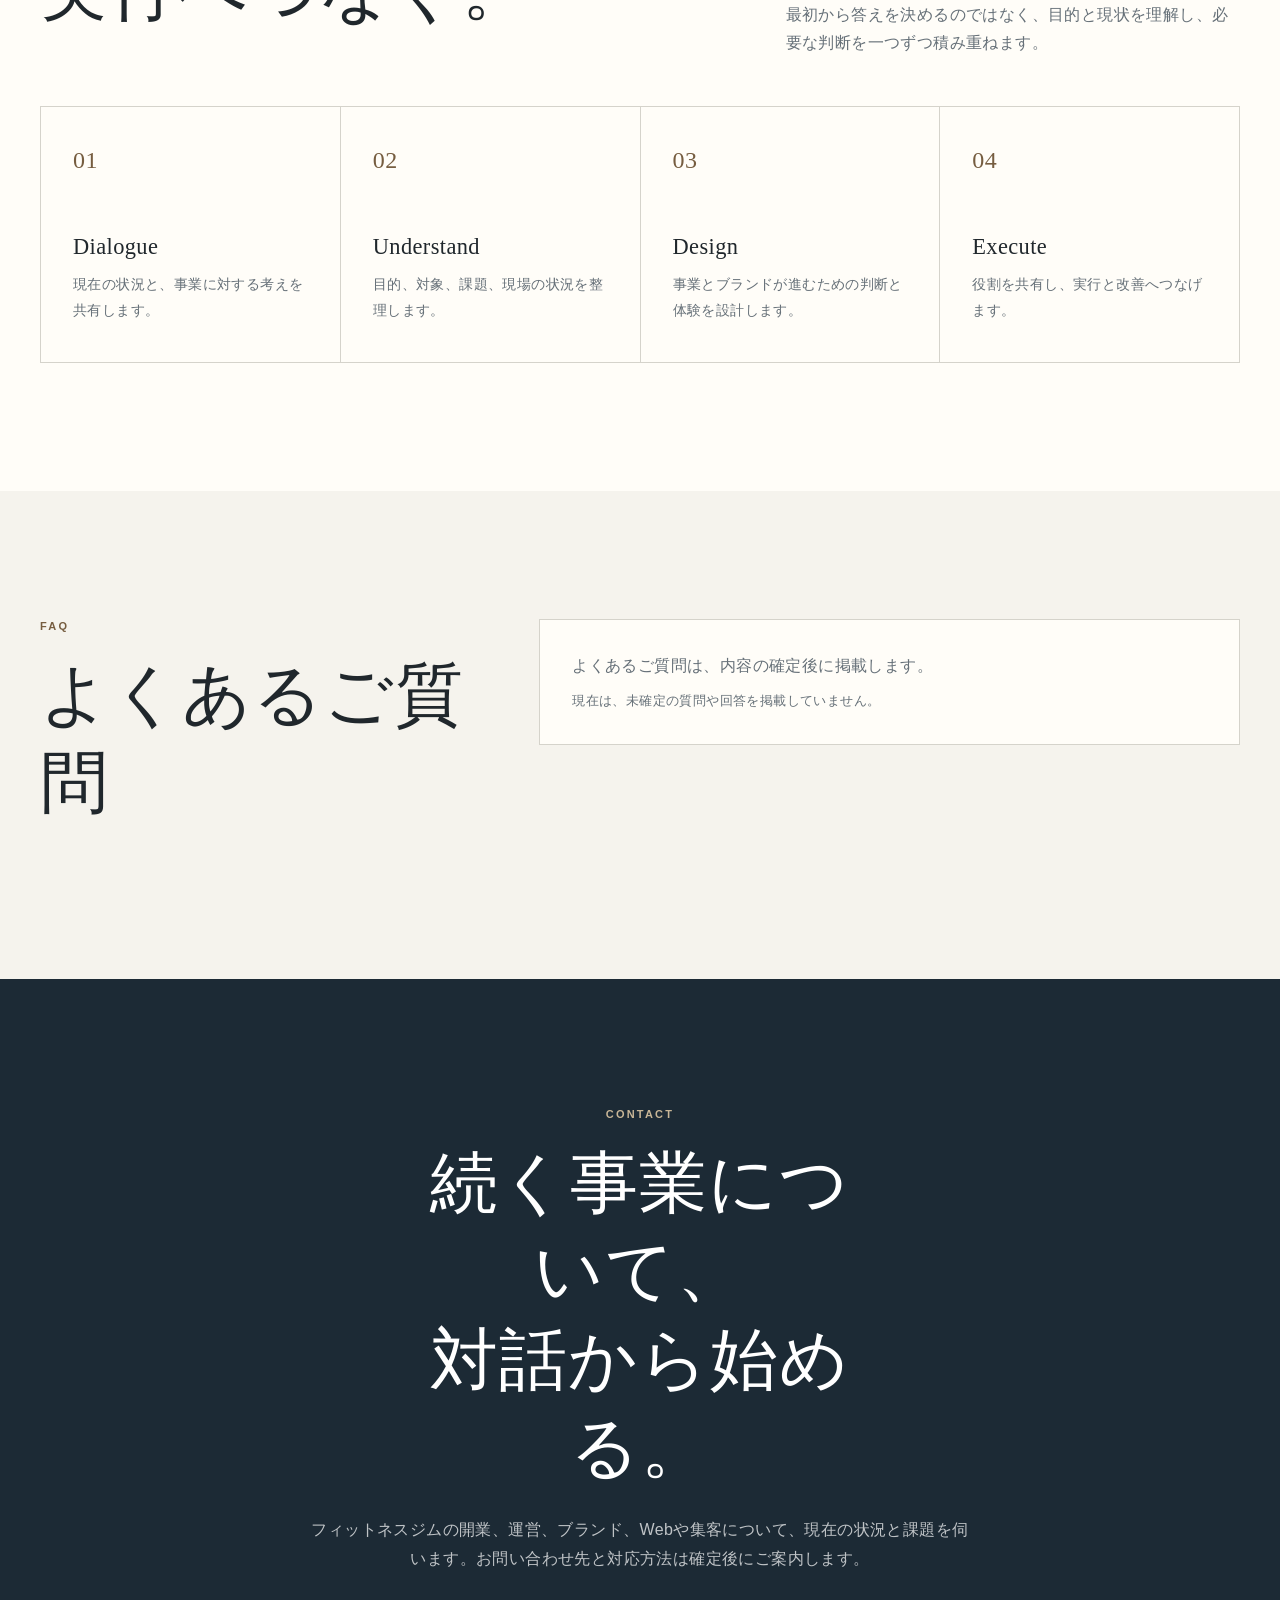
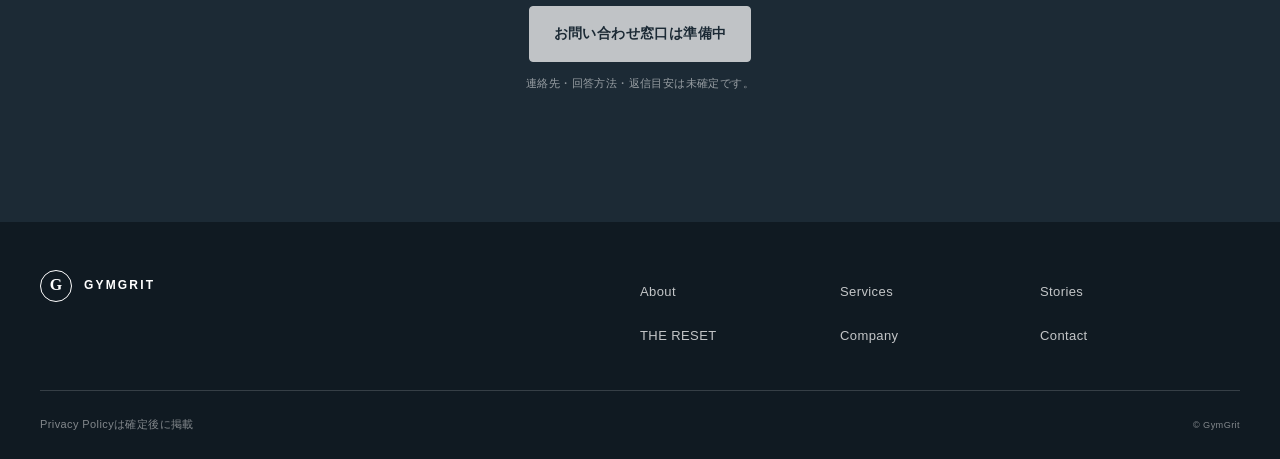
==== commit 2e690a17: "feat: create company page" ====
--- a/about.html
+++ b/about.html
@@ -33,9 +33,9 @@
         <ul class="global-nav__list">
           <li><a href="#top" aria-current="page">About</a></li>
           <li><a href="services.html">Services</a></li>
-          <li><a href="index.html#stories">Stories</a></li>
+          <li><a href="stories.html">Stories</a></li>
           <li><a href="index.html#the-reset">THE RESET</a></li>
-          <li><a href="index.html#company">Company</a></li>
+          <li><a href="company.html">Company</a></li>
         </ul>
         <a class="button button--small" href="#contact">Contact</a>
       </nav>
@@ -173,11 +173,11 @@
       <a class="site-logo site-logo--footer" href="index.html" aria-label="GymGrit トップページへ"><span class="site-logo__mark" aria-hidden="true">G</span><span class="site-logo__text">GYMGRIT</span></a>
       <nav aria-label="フッターナビゲーション">
         <ul class="footer-nav">
-          <li><a href="#top">About</a></li><li><a href="services.html">Services</a></li><li><a href="index.html#stories">Stories</a></li><li><a href="index.html#the-reset">THE RESET</a></li><li><a href="index.html#company">Company</a></li><li><a href="#contact">Contact</a></li>
+          <li><a href="#top">About</a></li><li><a href="services.html">Services</a></li><li><a href="stories.html">Stories</a></li><li><a href="index.html#the-reset">THE RESET</a></li><li><a href="company.html">Company</a></li><li><a href="#contact">Contact</a></li>
         </ul>
       </nav>
     </div>
-    <div class="container site-footer__bottom"><p>会社情報・Privacy Policyは確定後に掲載</p><p><small>&copy; GymGrit</small></p></div>
+    <div class="container site-footer__bottom"><p>Privacy Policyは確定後に掲載</p><p><small>&copy; GymGrit</small></p></div>
   </footer>
 </body>
 </html>
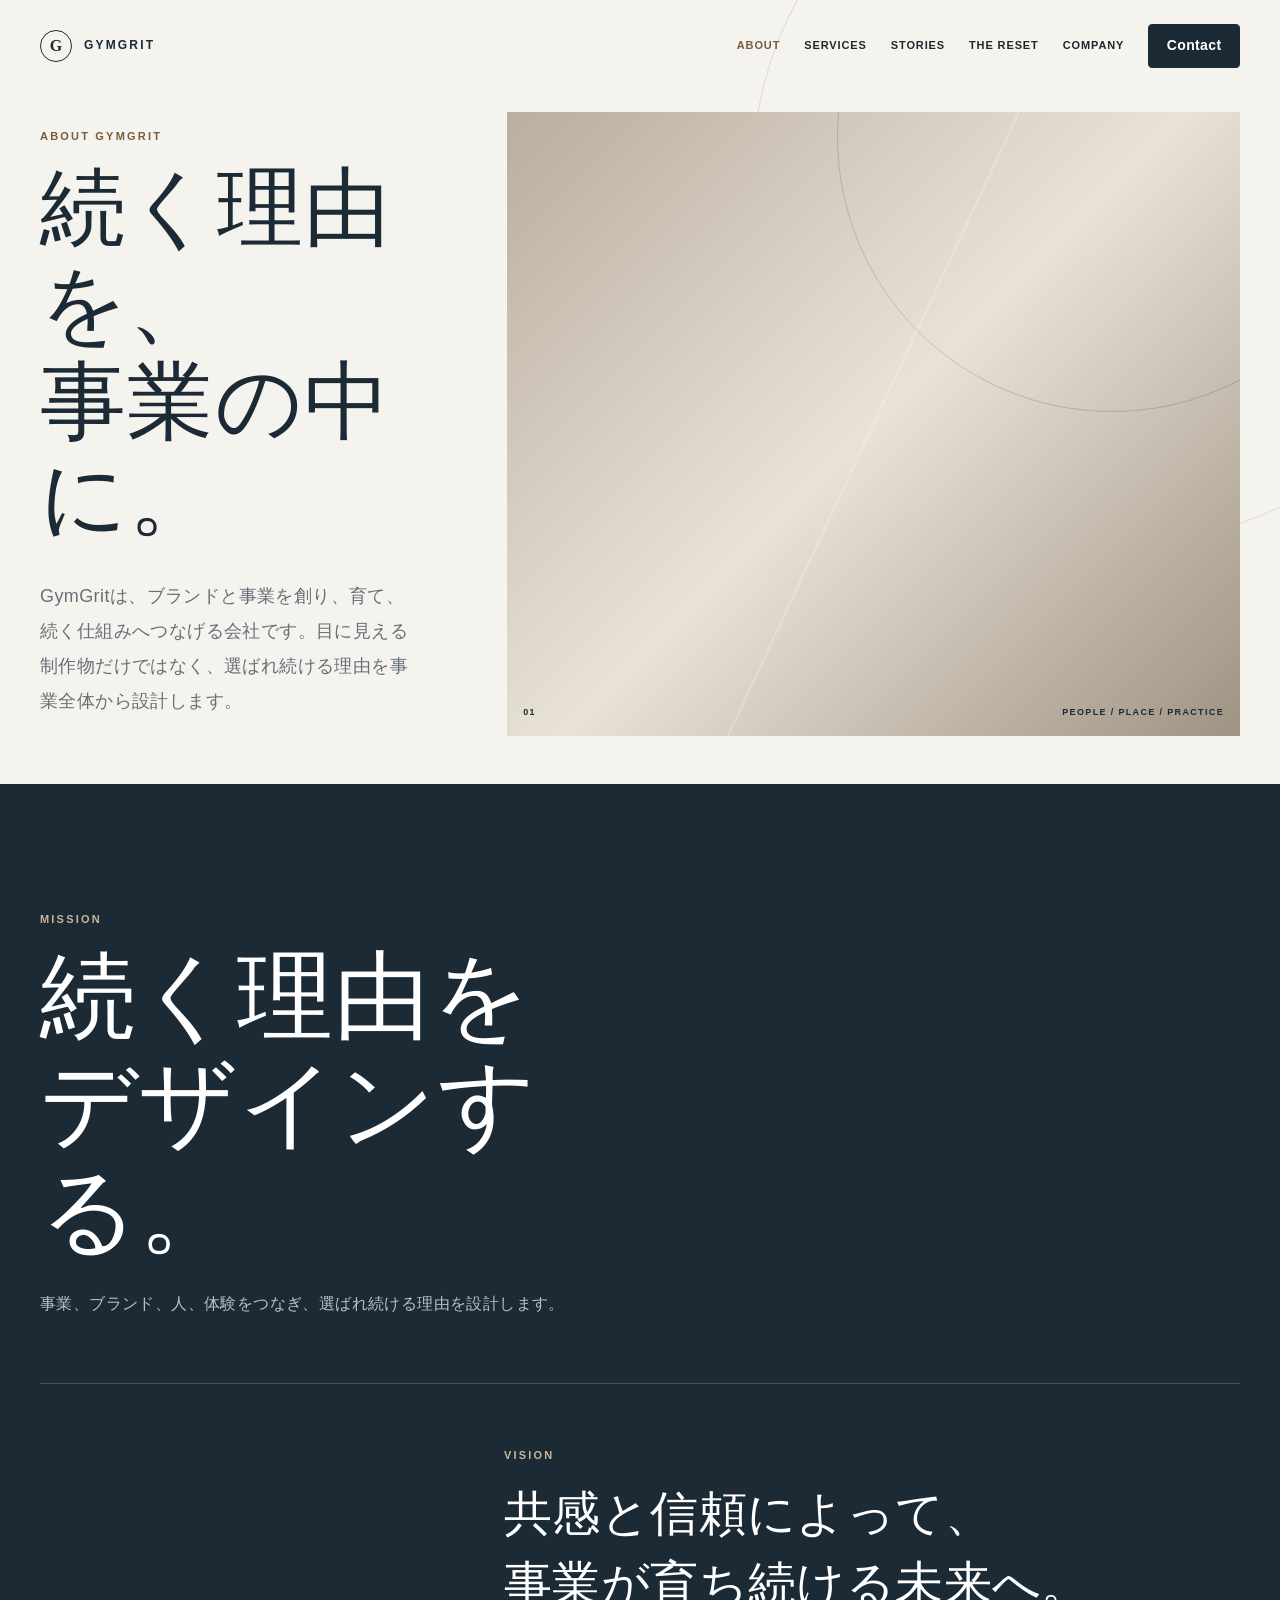
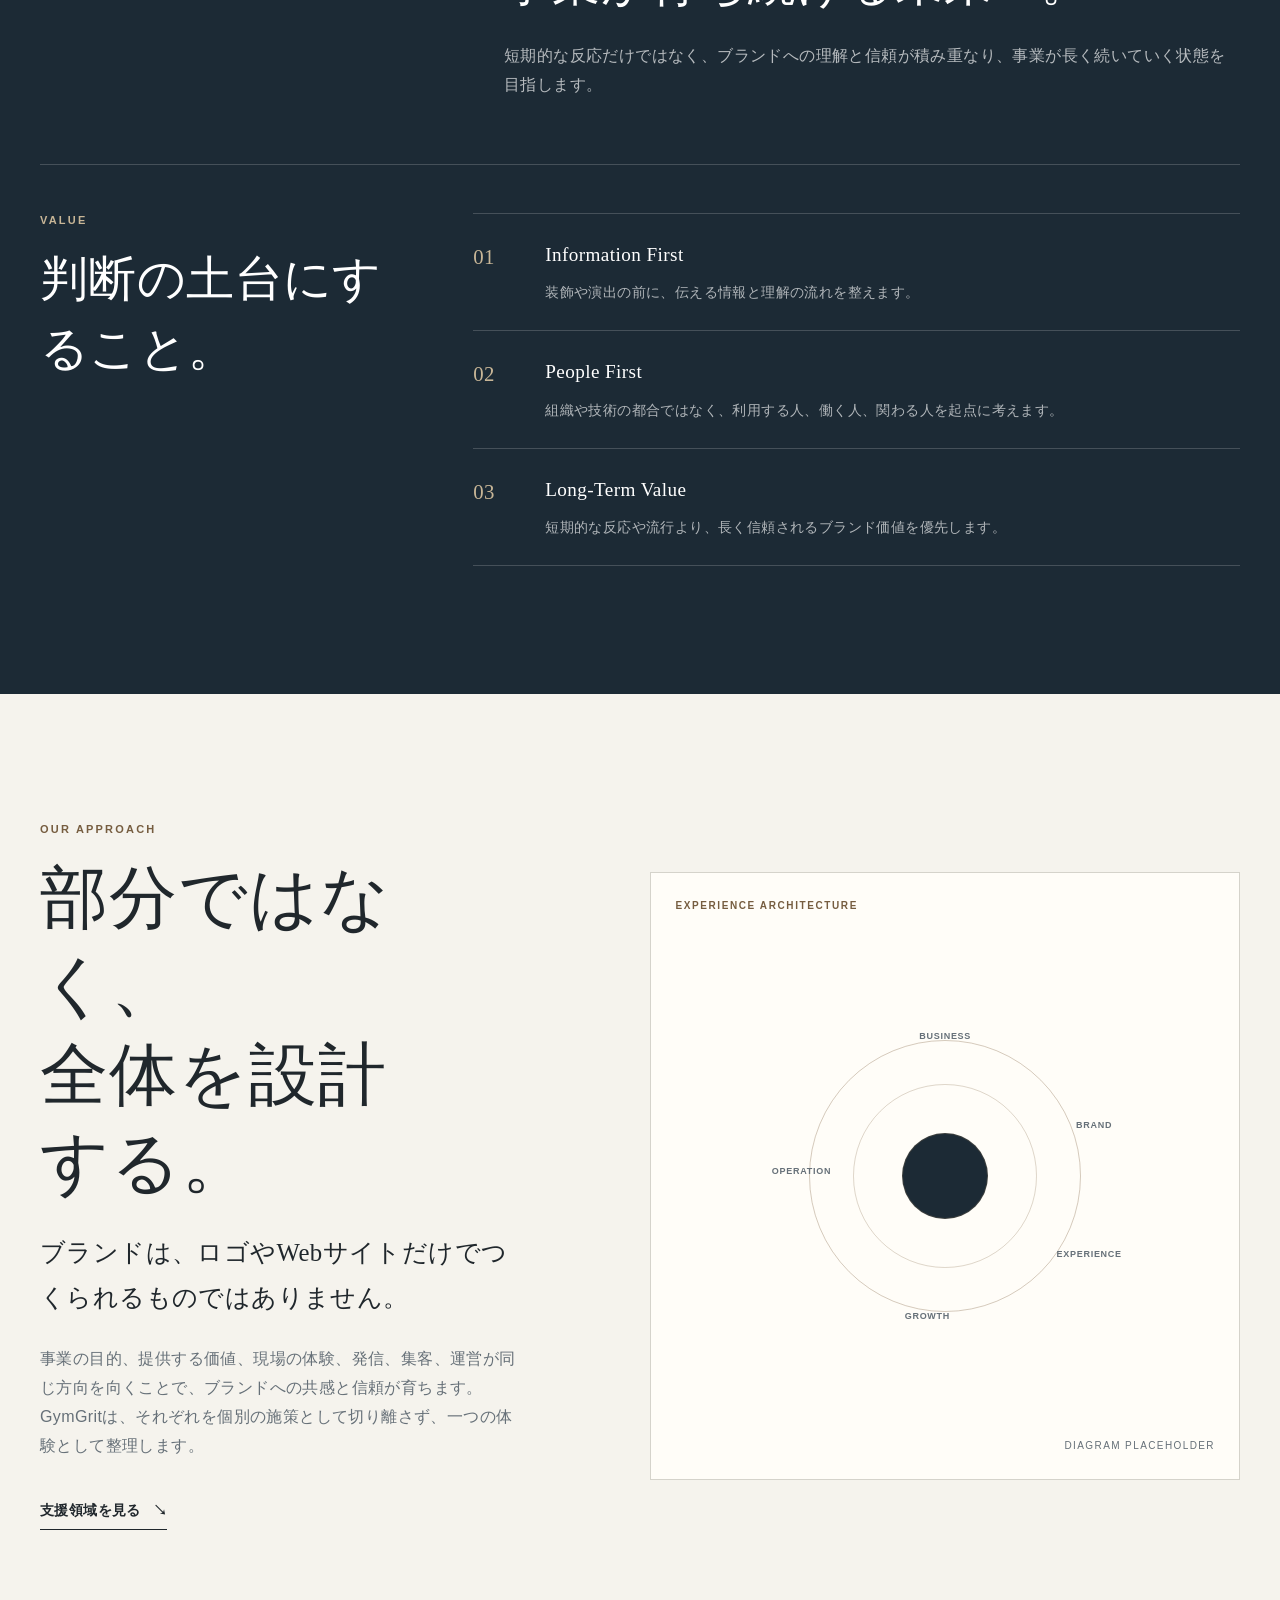
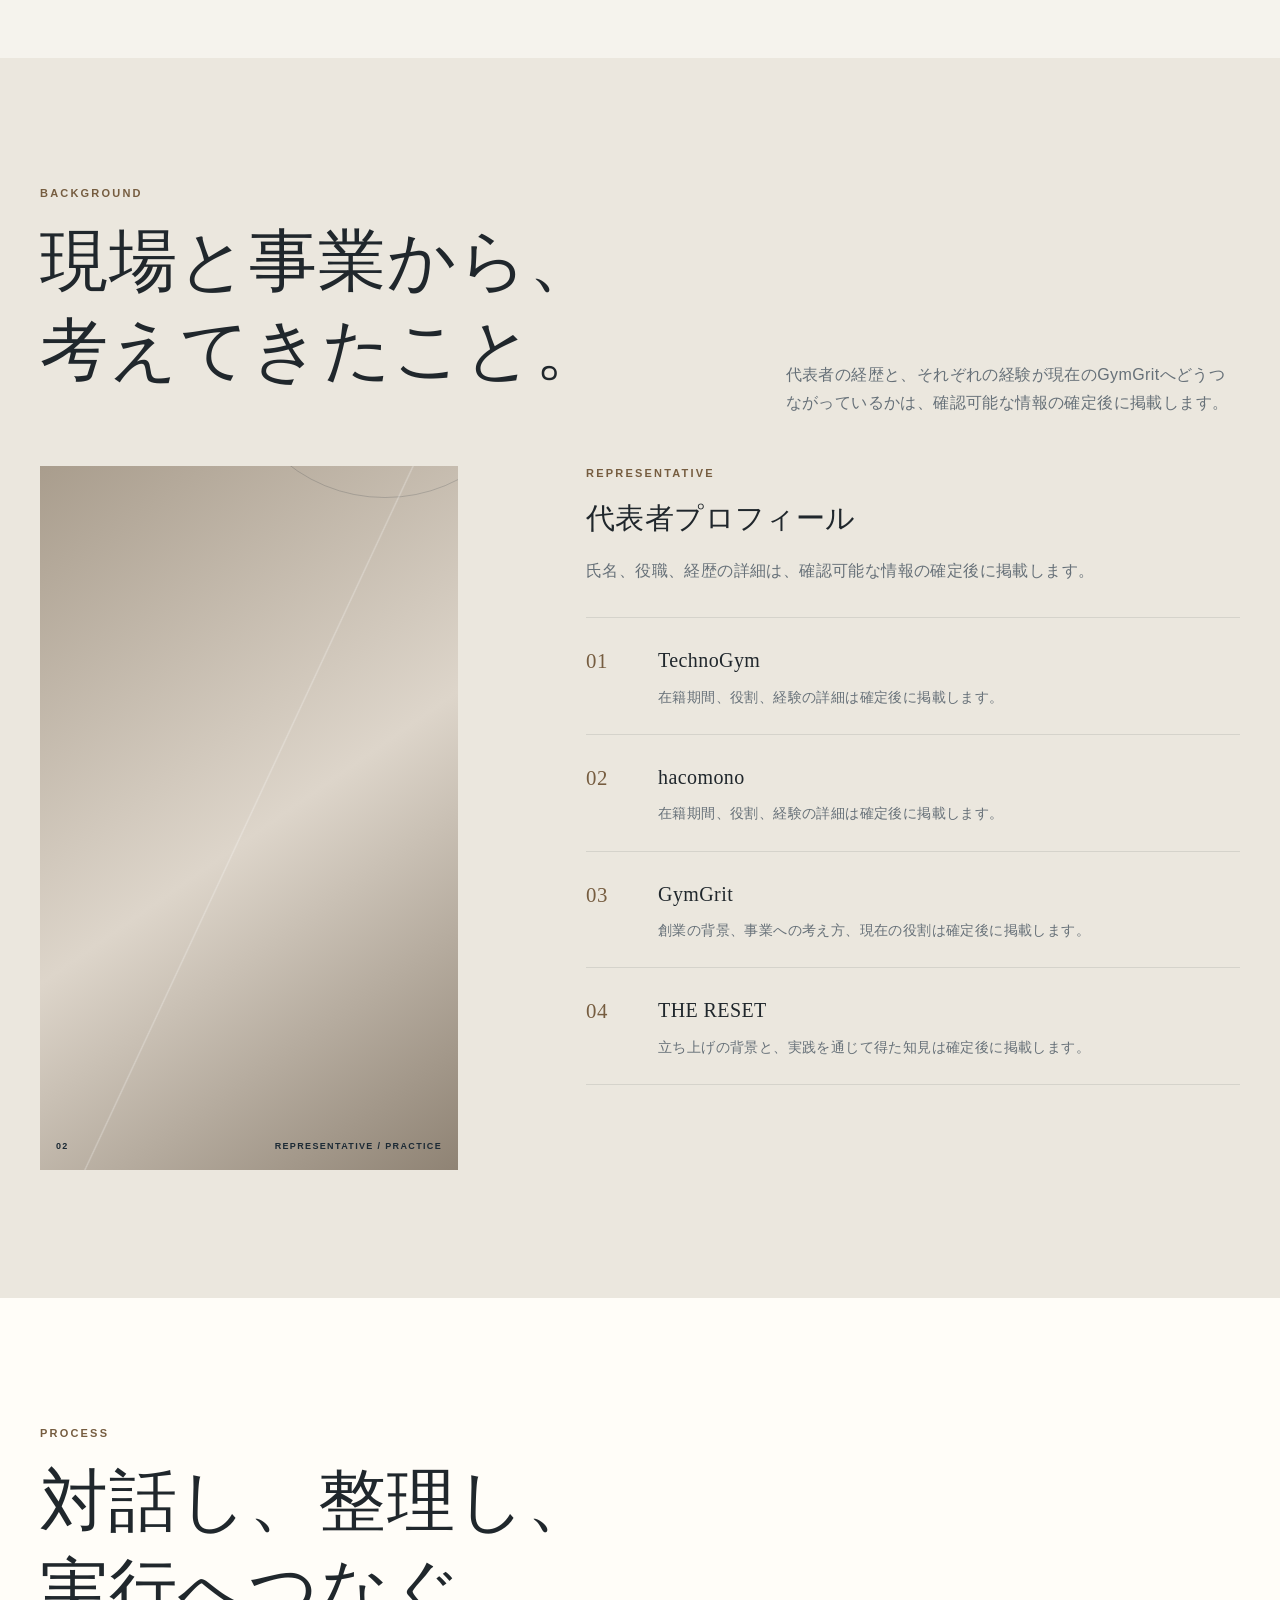
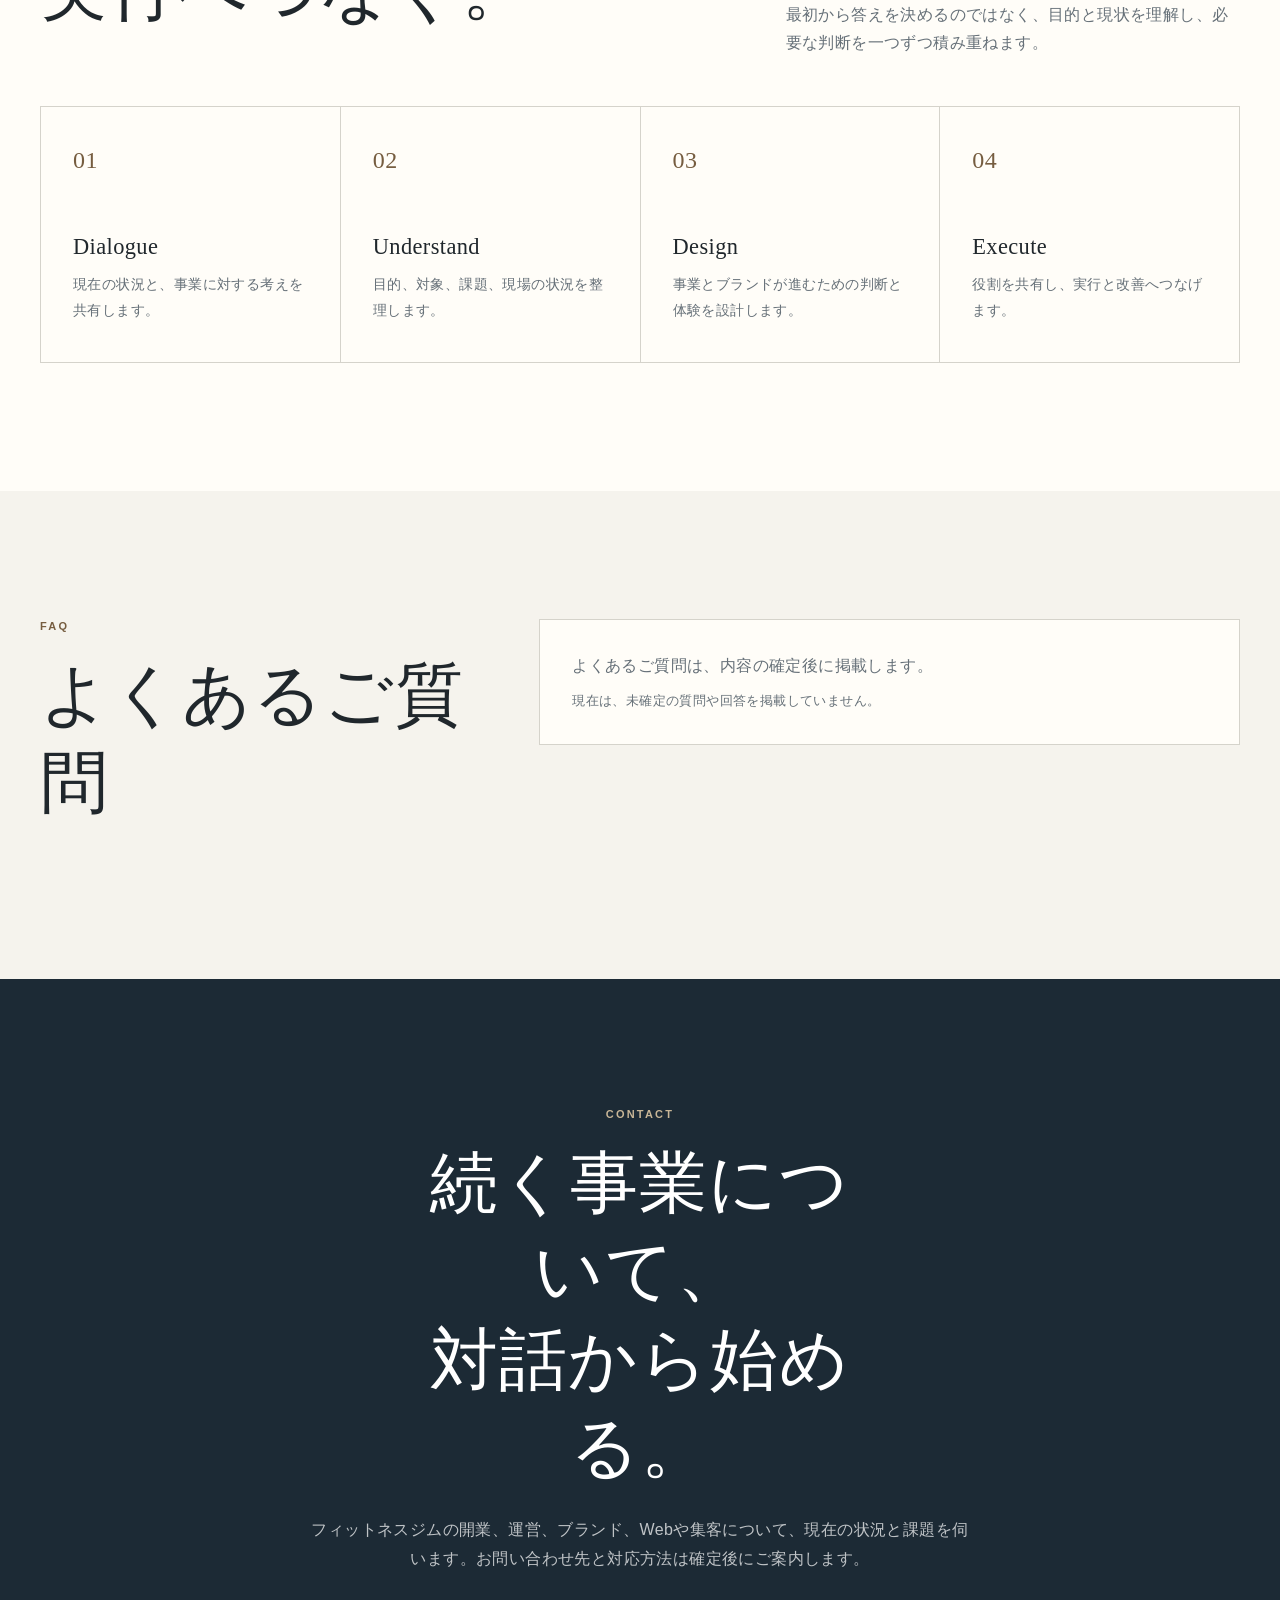
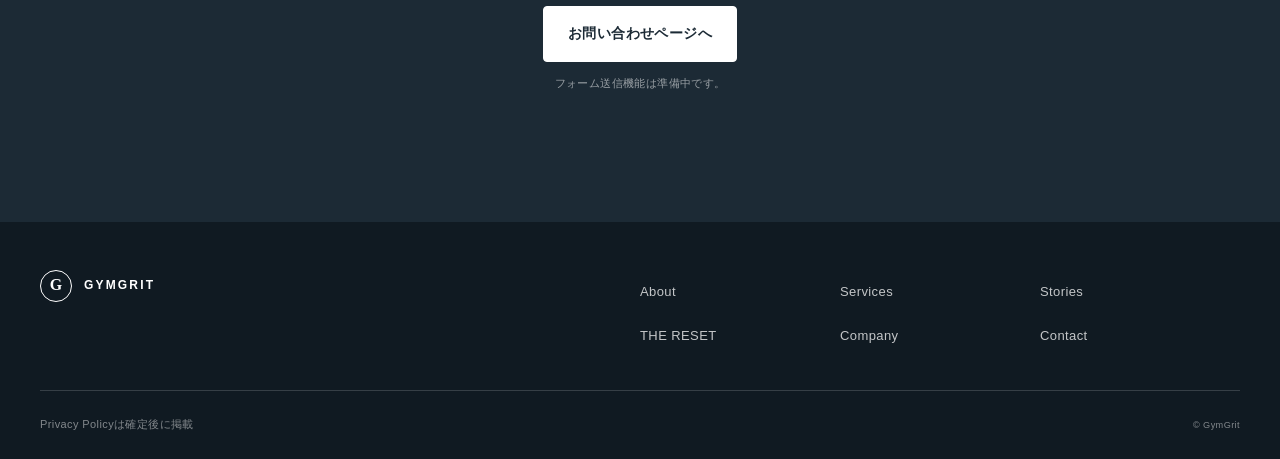
==== commit 2f8071bc: "feat: create contact page" ====
--- a/about.html
+++ b/about.html
@@ -37,7 +37,7 @@
           <li><a href="index.html#the-reset">THE RESET</a></li>
           <li><a href="company.html">Company</a></li>
         </ul>
-        <a class="button button--small" href="#contact">Contact</a>
+        <a class="button button--small" href="contact.html">Contact</a>
       </nav>
     </div>
   </header>
@@ -162,8 +162,8 @@
         <p class="eyebrow eyebrow--light">Contact</p>
         <h2 id="contact-title">続く事業について、<br>対話から始める。</h2>
         <p>フィットネスジムの開業、運営、ブランド、Webや集客について、現在の状況と課題を伺います。お問い合わせ先と対応方法は確定後にご案内します。</p>
-        <span class="button button--light button--disabled" aria-disabled="true">お問い合わせ窓口は準備中</span>
-        <p class="contact__note">連絡先・回答方法・返信目安は未確定です。</p>
+        <a class="button button--light" href="contact.html">お問い合わせページへ</a>
+        <p class="contact__note">フォーム送信機能は準備中です。</p>
       </div>
     </section>
   </main>
@@ -173,7 +173,7 @@
       <a class="site-logo site-logo--footer" href="index.html" aria-label="GymGrit トップページへ"><span class="site-logo__mark" aria-hidden="true">G</span><span class="site-logo__text">GYMGRIT</span></a>
       <nav aria-label="フッターナビゲーション">
         <ul class="footer-nav">
-          <li><a href="#top">About</a></li><li><a href="services.html">Services</a></li><li><a href="stories.html">Stories</a></li><li><a href="index.html#the-reset">THE RESET</a></li><li><a href="company.html">Company</a></li><li><a href="#contact">Contact</a></li>
+          <li><a href="#top">About</a></li><li><a href="services.html">Services</a></li><li><a href="stories.html">Stories</a></li><li><a href="index.html#the-reset">THE RESET</a></li><li><a href="company.html">Company</a></li><li><a href="contact.html">Contact</a></li>
         </ul>
       </nav>
     </div>
